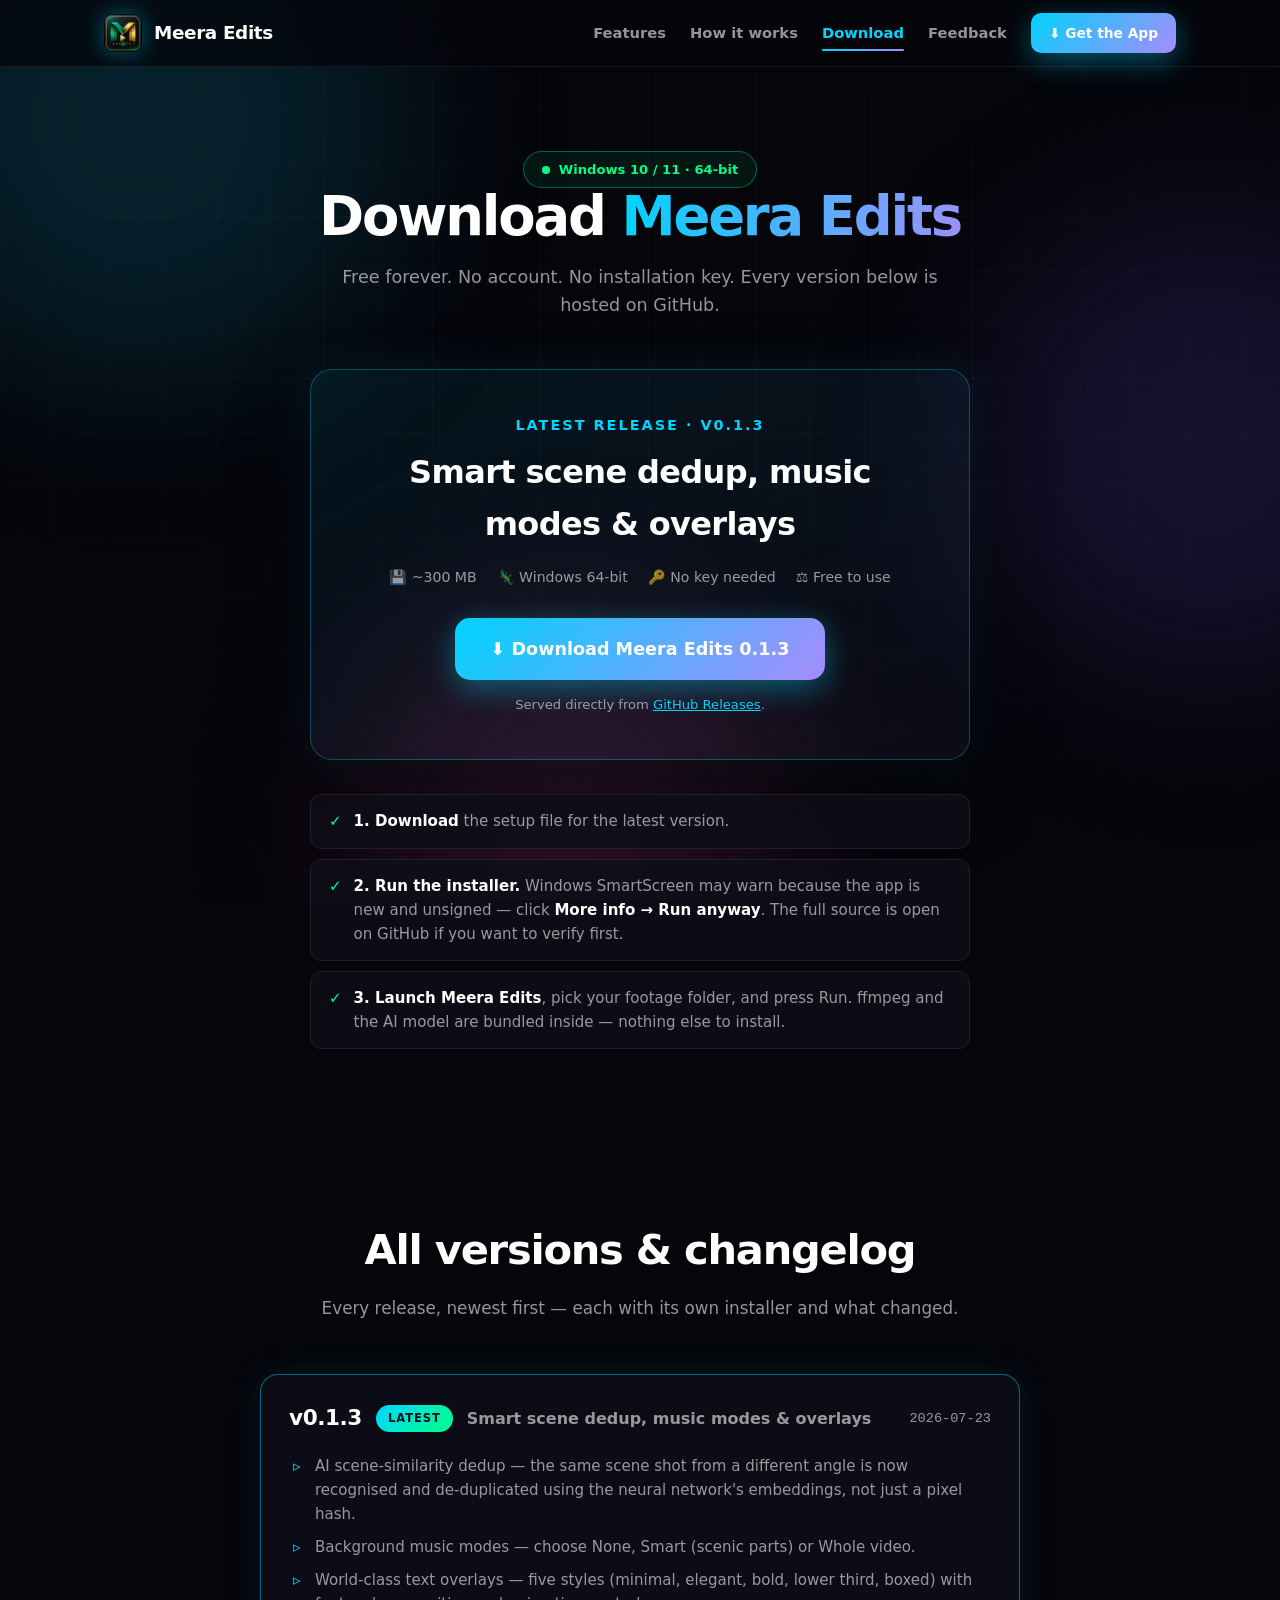
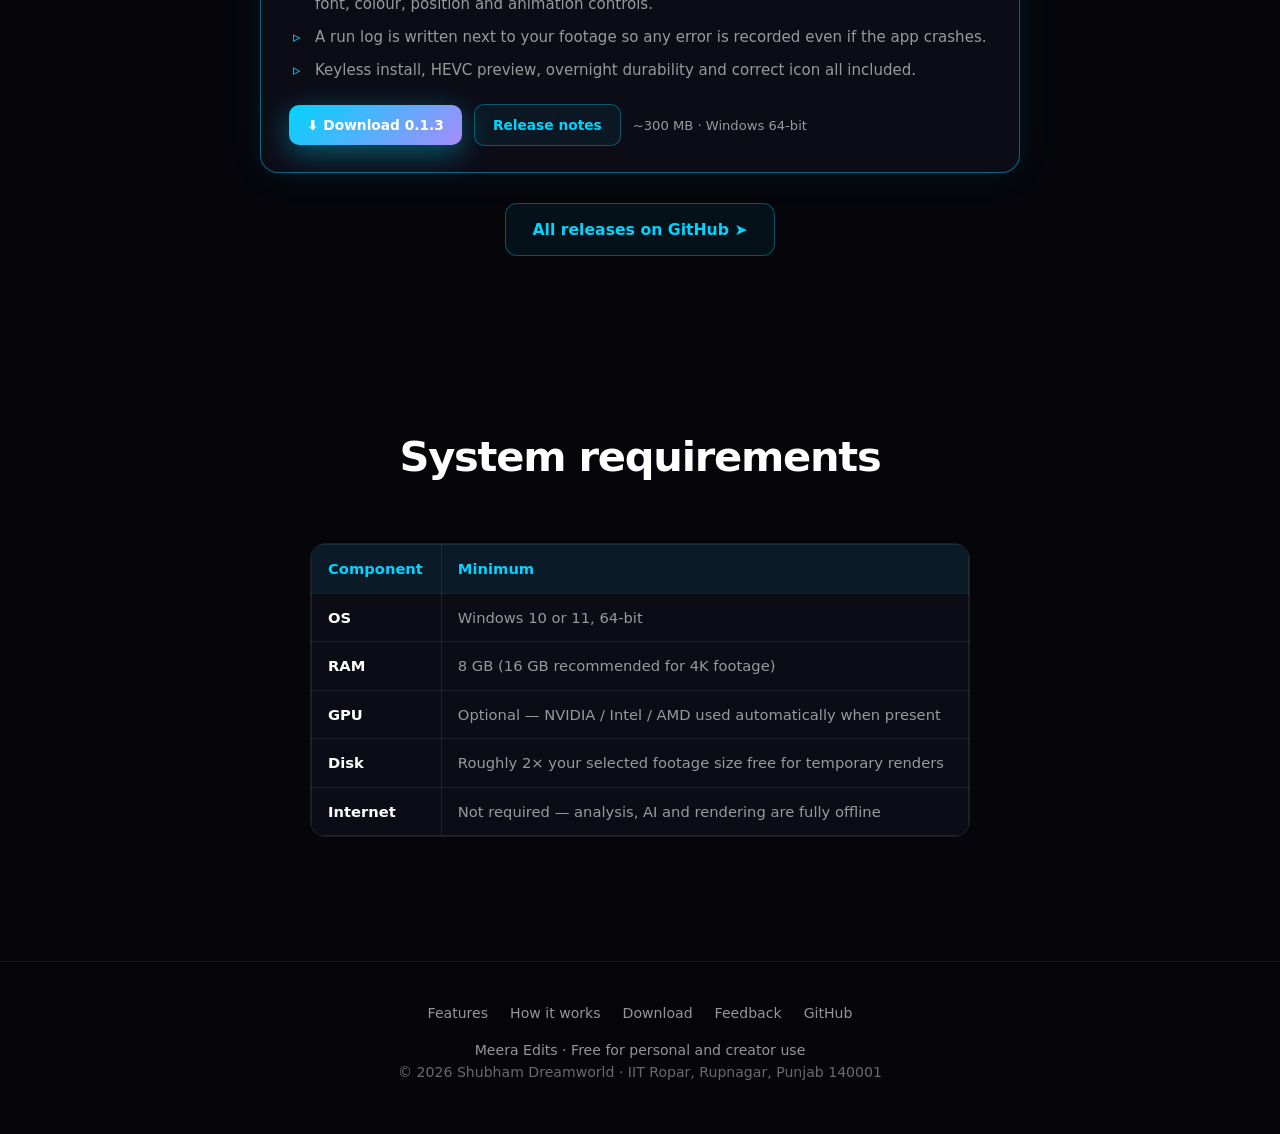
==== site/download.html @ 7dba54ac "Meera Edits website and installer downloads Public distribution repo: hosts the site and installer r" ====
<!doctype html>
<html lang="en">
<head>
<meta charset="utf-8">
<meta name="viewport" content="width=device-width, initial-scale=1">
<title>Download &amp; Versions — Meera Edits</title>
<meta name="description" content="Download Meera Edits for Windows — every version, with its changelog. Free, no account or key required.">
<link rel="icon" href="assets/icon.png">
<link rel="stylesheet" href="assets/style.css">
<script defer src="assets/site.js"></script>
</head>
<body>
<div class="blobs"><div class="blob b1"></div><div class="blob b2"></div><div class="blob b3"></div></div>
<div class="grid-overlay"></div>

<nav>
  <div class="wrap navrow">
    <a class="logo" href="index.html"><img src="assets/icon.png" alt="">Meera Edits</a>
    <div class="navlinks">
      <a href="features.html">Features</a>
      <a href="how-it-works.html">How it works</a>
      <a href="download.html">Download</a>
      <a href="feedback.html">Feedback</a>
      <a class="btn primary small" href="https://github.com/shubhamdreamworld/meera-edits-app/releases/latest" id="nav-latest">&#11015; Get the App</a>
    </div>
  </div>
</nav>

<main>
  <header class="page-head wrap">
    <span class="eyebrow fade-1"><span class="dot"></span> Windows 10 / 11 &middot; 64-bit</span>
    <h1 class="fade-2">Download <span class="grad">Meera Edits</span></h1>
    <p class="fade-3">Free forever. No account. No installation key. Every version below is hosted on GitHub.</p>
  </header>

  <section style="padding-top:30px;">
    <div class="wrap">
      <!-- Latest release card (filled from releases.json) -->
      <div id="latest-card" class="dlcard fade-4" data-tilt>
        <div class="rel-loading">Loading the latest release&hellip;</div>
      </div>

      <div class="checklist">
        <div class="checkrow reveal"><span class="tick">&#10003;</span><span><b>1. Download</b> the setup file for the latest version.</span></div>
        <div class="checkrow reveal"><span class="tick">&#10003;</span><span><b>2. Run the installer.</b> Windows SmartScreen may warn because the app is new and unsigned — click <b>More info &rarr; Run anyway</b>. The full source is open on GitHub if you want to verify first.</span></div>
        <div class="checkrow reveal"><span class="tick">&#10003;</span><span><b>3. Launch Meera Edits</b>, pick your footage folder, and press Run. ffmpeg and the AI model are bundled inside — nothing else to install.</span></div>
      </div>
    </div>
  </section>

  <section>
    <div class="wrap">
      <div class="sec-head reveal">
        <h2>All versions &amp; changelog</h2>
        <p>Every release, newest first — each with its own installer and what changed.</p>
      </div>
      <div id="history" class="rellist reveal">
        <div class="rel-loading">Loading version history&hellip;</div>
      </div>
      <noscript>
        <p style="text-align:center; color:var(--muted);">Browse every version on the <a href="https://github.com/shubhamdreamworld/meera-edits-app/releases" style="color:var(--accent);">GitHub releases page</a>.</p>
      </noscript>
      <div style="text-align:center; margin-top:30px;" class="reveal">
        <a class="btn ghost" href="https://github.com/shubhamdreamworld/meera-edits-app/releases" target="_blank" rel="noopener">All releases on GitHub &#10148;</a>
      </div>
    </div>
  </section>

  <section>
    <div class="wrap">
      <div class="sec-head reveal"><h2>System requirements</h2></div>
      <div class="tablecard reveal" style="max-width:660px; margin:0 auto;">
        <table>
          <tr><th>Component</th><th>Minimum</th></tr>
          <tr><td><b>OS</b></td><td>Windows 10 or 11, 64-bit</td></tr>
          <tr><td><b>RAM</b></td><td>8 GB (16 GB recommended for 4K footage)</td></tr>
          <tr><td><b>GPU</b></td><td>Optional — NVIDIA / Intel / AMD used automatically when present</td></tr>
          <tr><td><b>Disk</b></td><td>Roughly 2&times; your selected footage size free for temporary renders</td></tr>
          <tr><td><b>Internet</b></td><td>Not required — analysis, AI and rendering are fully offline</td></tr>
        </table>
      </div>
    </div>
  </section>
</main>

<footer>
  <div class="wrap">
    <div class="foot-links">
      <a href="features.html">Features</a>
      <a href="how-it-works.html">How it works</a>
      <a href="download.html">Download</a>
      <a href="feedback.html">Feedback</a>
      <a href="https://github.com/shubhamdreamworld/meera-edits-app" target="_blank" rel="noopener">GitHub</a>
    </div>
    Meera Edits &middot; Free for personal and creator use<br>
    <span style="opacity:0.7;">&copy; 2026 Shubham Dreamworld &middot; IIT Ropar, Rupnagar, Punjab 140001</span>
  </div>
</footer>

<script>
  // Renders the download page from releases.json — add a version there and
  // this page (latest card + full history) updates automatically.
  (function () {
    const esc = (s) => String(s).replace(/[&<>"]/g, (c) => ({ '&':'&amp;','<':'&lt;','>':'&gt;','"':'&quot;' }[c]));
    fetch('releases.json', { cache: 'no-cache' })
      .then((r) => { if (!r.ok) throw new Error('load failed'); return r.json(); })
      .then((rels) => {
        if (!Array.isArray(rels) || !rels.length) throw new Error('empty');
        const latest = rels.find((r) => r.latest) || rels[0];

        // Point the nav "Get the App" button at the latest asset
        const navBtn = document.getElementById('nav-latest');
        if (navBtn && latest.asset) navBtn.setAttribute('href', latest.asset);

        // Latest card
        document.getElementById('latest-card').innerHTML =
          '<div class="ver">Latest release &middot; ' + esc(latest.tag) + '</div>' +
          '<h2>' + esc(latest.title) + '</h2>' +
          '<div class="dlmeta">' +
            '<span>&#128190; ' + esc(latest.size || '') + '</span>' +
            '<span>&#129422; Windows 64-bit</span>' +
            '<span>&#128273; No key needed</span>' +
            '<span>&#9878;&#65039; Free to use</span>' +
          '</div>' +
          '<div class="cta" style="margin-top:30px;">' +
            '<a class="btn primary big" href="' + esc(latest.asset) + '">&#11015; Download Meera Edits ' + esc(latest.version) + '</a>' +
          '</div>' +
          '<div class="cta-note">Served directly from <a href="' + esc(latest.release) + '" target="_blank" rel="noopener" style="color:var(--accent);">GitHub Releases</a>.</div>';

        // Full history
        document.getElementById('history').innerHTML = rels.map((r) =>
          '<div class="rel' + (r.latest ? ' is-latest' : '') + '">' +
            '<div class="rel-head">' +
              '<span class="rel-ver">' + esc(r.tag) + '</span>' +
              (r.latest ? '<span class="rel-badge">Latest</span>' : '') +
              '<span class="rel-title">' + esc(r.title) + '</span>' +
              '<span class="rel-date">' + esc(r.date) + '</span>' +
            '</div>' +
            '<ul class="rel-notes">' + r.notes.map((n) => '<li>' + esc(n) + '</li>').join('') + '</ul>' +
            '<div class="rel-actions">' +
              '<a class="btn primary small" href="' + esc(r.asset) + '">&#11015; Download ' + esc(r.version) + '</a>' +
              '<a class="btn ghost small" href="' + esc(r.release) + '" target="_blank" rel="noopener">Release notes</a>' +
              '<span class="rel-meta">' + esc(r.size || '') + ' &middot; Windows 64-bit</span>' +
            '</div>' +
          '</div>'
        ).join('');
      })
      .catch(() => {
        const fallback = '<div class="rel-loading">Couldn\'t load the version list. <a href="https://github.com/shubhamdreamworld/meera-edits-app/releases" style="color:var(--accent);">View all releases on GitHub &#10148;</a></div>';
        document.getElementById('latest-card').innerHTML = fallback;
        document.getElementById('history').innerHTML = '';
      });
  })();
</script>
</body>
</html>
---- site/assets/style.css ----
:root {
  --bg: #05050a;
  --surface: rgba(15,15,25,0.85);
  --surface-2: rgba(22,22,38,0.7);
  --line: rgba(255,255,255,0.08);
  --ink: #fff;
  --muted: rgba(255,255,255,0.58);
  --accent: #00d4ff;
  --accent-2: #a78bfa;
  --accent-3: #ff6b9d;
  --good: #00ff88;
  --glow: rgba(0,212,255,0.4);
}
* { margin:0; padding:0; box-sizing:border-box; }
html { scroll-behavior:smooth; }
body { background:var(--bg); color:var(--ink); font-family:'Segoe UI',Inter,system-ui,sans-serif; overflow-x:hidden; line-height:1.6; animation:pageIn .5s ease-out; }
@keyframes pageIn { from { opacity:0; } to { opacity:1; } }

/* Background */
.blobs { position:fixed; inset:0; z-index:0; pointer-events:none; overflow:hidden; }
.blob { position:absolute; border-radius:50%; filter:blur(90px); opacity:0.32; animation:drift 24s ease-in-out infinite alternate; }
.blob.b1 { width:520px; height:520px; background:#0a5c74; top:-140px; left:-120px; }
.blob.b2 { width:460px; height:460px; background:#3c2f80; top:24%; right:-160px; animation-delay:-8s; }
.blob.b3 { width:420px; height:420px; background:#6e2450; bottom:-140px; left:28%; animation-delay:-16s; }
@keyframes drift {
  0% { transform:translate(0,0) scale(1); }
  50% { transform:translate(70px,50px) scale(1.15); }
  100% { transform:translate(-50px,-40px) scale(0.92); }
}
.grid-overlay { position:fixed; inset:0; z-index:0; pointer-events:none;
  background-image:linear-gradient(rgba(255,255,255,0.024) 1px,transparent 1px),linear-gradient(90deg,rgba(255,255,255,0.024) 1px,transparent 1px);
  background-size:54px 54px;
  mask-image:radial-gradient(ellipse 90% 65% at 50% 30%, #000 30%, transparent 100%);
  -webkit-mask-image:radial-gradient(ellipse 90% 65% at 50% 30%, #000 30%, transparent 100%);
}
main, nav, footer { position:relative; z-index:1; }
.wrap { max-width:1120px; margin:0 auto; padding:0 24px; }

/* Nav */
nav { position:sticky; top:0; z-index:50; backdrop-filter:blur(24px); background:rgba(5,5,10,0.72); border-bottom:1px solid var(--line); }
.navrow { display:flex; align-items:center; justify-content:space-between; height:66px; }
.logo { display:flex; align-items:center; gap:12px; text-decoration:none; color:var(--ink); font-weight:900; font-size:1.15rem; letter-spacing:-0.02em; }
.logo img { width:38px; height:38px; border-radius:10px; box-shadow:0 0 22px var(--glow); transition:transform .3s cubic-bezier(.34,1.4,.64,1); }
.logo:hover img { transform:rotate(-6deg) scale(1.1); }
.navlinks { display:flex; gap:24px; align-items:center; }
.navlinks a { color:var(--muted); text-decoration:none; font-size:0.92rem; font-weight:600; transition:color .2s; position:relative; }
.navlinks a:not(.btn)::after { content:''; position:absolute; left:0; right:100%; bottom:-6px; height:2px; background:linear-gradient(90deg,var(--accent),var(--accent-2)); transition:right .25s ease; border-radius:2px; }
.navlinks a:not(.btn):hover::after, .navlinks a.active::after { right:0; }
.navlinks a:hover, .navlinks a.active { color:var(--accent); }

/* Buttons */
.btn { display:inline-flex; align-items:center; gap:10px; border-radius:12px; padding:13px 26px; font-weight:800; font-size:0.98rem; text-decoration:none; cursor:pointer; border:0; transition:transform .2s cubic-bezier(.34,1.4,.64,1), box-shadow .25s; }
.btn.primary { background:linear-gradient(135deg,var(--accent),var(--accent-2)); color:#fff; box-shadow:0 8px 30px var(--glow); position:relative; overflow:hidden; }
.btn.primary::after { content:''; position:absolute; inset:0; background:linear-gradient(105deg,transparent 40%,rgba(255,255,255,0.35) 50%,transparent 60%); transform:translateX(-120%); animation:sheen 3.2s ease-in-out infinite; }
@keyframes sheen { 0%,60% { transform:translateX(-120%);} 100% { transform:translateX(120%);} }
.btn.primary:hover { transform:translateY(-3px) scale(1.02); box-shadow:0 14px 44px var(--glow); }
.btn.ghost { border:1px solid rgba(0,212,255,0.35); color:var(--accent); background:rgba(0,212,255,0.06); }
.btn.ghost:hover { background:rgba(0,212,255,0.14); transform:translateY(-2px); }
.btn.small { padding:9px 18px; font-size:0.86rem; border-radius:10px; }
.btn.big { padding:17px 36px; font-size:1.1rem; border-radius:15px; }

/* Type */
h1 { font-size:clamp(2.4rem,6vw,4.4rem); font-weight:900; letter-spacing:-0.04em; line-height:1.05; }
h1 em, .grad { font-style:normal; background:linear-gradient(100deg,var(--accent),var(--accent-2) 55%,var(--accent-3)); -webkit-background-clip:text; background-clip:text; -webkit-text-fill-color:transparent; background-size:200% 100%; animation:hue 6s linear infinite; }
@keyframes hue { 0%{background-position:0% 0;} 100%{background-position:200% 0;} }
.eyebrow { display:inline-flex; align-items:center; gap:9px; border:1px solid rgba(0,255,136,0.35); color:var(--good); background:rgba(0,255,136,0.07); border-radius:99px; padding:7px 18px; font-size:0.82rem; font-weight:700; }
.eyebrow .dot { width:8px; height:8px; border-radius:50%; background:var(--good); animation:pulse 1.8s infinite; }
@keyframes pulse { 0%,100% { box-shadow:0 0 0 0 rgba(0,255,136,0.5);} 55% { box-shadow:0 0 0 8px rgba(0,255,136,0);} }
@keyframes fadeUp { from { opacity:0; transform:translateY(26px);} to { opacity:1; transform:translateY(0);} }
.fade-1 { animation:fadeUp .8s ease-out both; }
.fade-2 { animation:fadeUp .8s ease-out .12s both; }
.fade-3 { animation:fadeUp .8s ease-out .24s both; }
.fade-4 { animation:fadeUp .8s ease-out .36s both; }

/* Sections */
section { padding:84px 0; }
.hero { padding:100px 0 60px; text-align:center; }
.sub { max-width:640px; margin:24px auto 0; color:var(--muted); font-size:1.14rem; }
.cta { display:flex; gap:16px; justify-content:center; margin-top:38px; flex-wrap:wrap; }
.cta-note { margin-top:14px; color:var(--muted); font-size:0.82rem; }
.sec-head { text-align:center; max-width:660px; margin:0 auto 52px; }
.sec-head h2 { font-size:clamp(1.7rem,3.6vw,2.6rem); font-weight:900; letter-spacing:-0.03em; }
.sec-head p { color:var(--muted); margin-top:12px; font-size:1.05rem; }
.page-head { text-align:center; padding:84px 0 20px; }
.page-head h1 { font-size:clamp(2rem,5vw,3.4rem); }
.page-head p { color:var(--muted); max-width:620px; margin:18px auto 0; font-size:1.1rem; }

/* Cards */
.cards-3 { display:grid; grid-template-columns:repeat(3,1fr); gap:18px; }
.cards-2 { display:grid; grid-template-columns:repeat(2,1fr); gap:18px; }
.card { border:1px solid var(--line); border-radius:18px; background:var(--surface); padding:28px 24px; transition:transform .25s cubic-bezier(.34,1.4,.64,1), border-color .25s, box-shadow .25s; }
.card:hover { transform:translateY(-6px); border-color:rgba(0,212,255,0.4); box-shadow:0 18px 44px rgba(0,0,0,0.4), 0 0 30px rgba(0,212,255,0.12); }
.card .ic { width:46px; height:46px; border-radius:13px; display:grid; place-items:center; font-size:1.3rem; background:linear-gradient(135deg,rgba(0,212,255,0.16),rgba(167,139,250,0.14)); border:1px solid rgba(0,212,255,0.25); margin-bottom:16px; }
.card h3 { font-size:1.08rem; font-weight:800; letter-spacing:-0.01em; }
.card p { color:var(--muted); font-size:0.92rem; margin-top:8px; }

/* Stats */
.stats { display:grid; grid-template-columns:repeat(4,1fr); gap:16px; }
.stat { border:1px solid var(--line); border-radius:16px; background:var(--surface); padding:26px 18px; text-align:center; }
.stat b { display:block; font-size:2rem; font-weight:900; background:linear-gradient(135deg,var(--accent),var(--accent-2)); -webkit-background-clip:text; background-clip:text; -webkit-text-fill-color:transparent; }
.stat span { color:var(--muted); font-size:0.86rem; font-weight:600; }

/* Steps */
.steps { display:grid; grid-template-columns:repeat(3,1fr); gap:18px; counter-reset:step; }
.step { position:relative; border:1px solid var(--line); border-radius:18px; background:var(--surface); padding:34px 26px 28px; }
.step::before { counter-increment:step; content:counter(step,decimal-leading-zero); position:absolute; top:-16px; left:22px; font-weight:900; font-size:0.95rem; color:#fff; background:linear-gradient(135deg,var(--accent),var(--accent-2)); border-radius:99px; padding:5px 15px; box-shadow:0 6px 20px var(--glow); }
.step h3 { font-size:1.05rem; font-weight:800; }
.step p { color:var(--muted); font-size:0.92rem; margin-top:8px; }

/* Pipeline animation */
.pipeline { display:flex; align-items:center; justify-content:center; gap:0; flex-wrap:wrap; margin-top:44px; }
.pnode { border:1px solid var(--line); background:var(--surface); border-radius:14px; padding:14px 20px; font-weight:700; font-size:0.9rem; white-space:nowrap; }
.pnode.hot { border-color:rgba(0,212,255,0.5); color:var(--accent); box-shadow:0 0 24px rgba(0,212,255,0.15); }
.parrow { width:56px; height:2px; position:relative; background:linear-gradient(90deg,rgba(0,212,255,0.15),rgba(0,212,255,0.5)); overflow:visible; }
.parrow::after { content:''; position:absolute; top:-3px; left:0; width:8px; height:8px; border-radius:50%; background:var(--accent); box-shadow:0 0 10px var(--accent); animation:flow 1.6s linear infinite; }
@keyframes flow { from { left:-4px; opacity:0; } 15% { opacity:1; } 85% { opacity:1; } to { left:calc(100% - 4px); opacity:0; } }

/* Tables */
table { border-collapse:collapse; width:100%; font-size:0.92rem; }
th, td { border:1px solid var(--line); padding:12px 16px; text-align:left; }
th { background:rgba(0,212,255,0.07); color:var(--accent); font-weight:800; }
td { color:var(--muted); }
td b { color:var(--ink); }
.tablecard { border:1px solid var(--line); border-radius:16px; overflow:hidden; background:var(--surface); }

/* Forms */
.formwrap { max-width:640px; margin:0 auto; border:1px solid var(--line); border-radius:20px; background:var(--surface); padding:38px; box-shadow:0 24px 70px rgba(0,0,0,0.4); }
.fgroup { margin-bottom:18px; }
.fgroup label { display:block; color:var(--muted); font-size:0.78rem; font-weight:700; text-transform:uppercase; letter-spacing:0.06em; margin-bottom:7px; }
.fgroup input, .fgroup select, .fgroup textarea {
  width:100%; border:1px solid var(--line); border-radius:12px; background:rgba(0,0,0,0.35); color:var(--ink);
  min-height:46px; padding:11px 15px; font:inherit; outline:none; transition:border-color .2s, box-shadow .2s;
}
.fgroup textarea { min-height:130px; resize:vertical; }
.fgroup input:focus, .fgroup select:focus, .fgroup textarea:focus { border-color:var(--accent); box-shadow:0 0 0 3px rgba(0,212,255,0.22); }
.fgroup select { appearance:none; -webkit-appearance:none; background-image:url("data:image/svg+xml,%3Csvg xmlns='http://www.w3.org/2000/svg' width='12' height='8' viewBox='0 0 12 8'%3E%3Cpath d='M1 1.5 6 6.5 11 1.5' fill='none' stroke='%2300d4ff' stroke-width='2' stroke-linecap='round'/%3E%3C/svg%3E"); background-repeat:no-repeat; background-position:right 14px center; padding-right:38px; cursor:pointer; }
.fgroup select option { background:#0d0d16; }
.form-ok { display:none; text-align:center; padding:20px; border:1px solid rgba(0,255,136,0.4); border-radius:12px; background:rgba(0,255,136,0.07); color:var(--good); font-weight:700; margin-top:16px; }

/* Contact */
.contact { display:grid; grid-template-columns:repeat(3,1fr); gap:18px; max-width:900px; margin:0 auto; }
.cbox { border:1px solid var(--line); border-radius:16px; background:var(--surface); padding:28px 22px; text-align:center; transition:transform .25s, border-color .25s; }
.cbox:hover { transform:translateY(-4px); border-color:rgba(0,212,255,0.35); }
.cbox .ic { font-size:1.6rem; margin-bottom:12px; }
.cbox b { display:block; font-size:1rem; }
.cbox span, .cbox a { color:var(--muted); font-size:0.92rem; text-decoration:none; }
.cbox a:hover { color:var(--accent); }

/* Download page */
.dlcard { max-width:660px; margin:0 auto; border:1px solid rgba(0,212,255,0.3); border-radius:22px; background:linear-gradient(160deg,rgba(0,212,255,0.08),rgba(167,139,250,0.06)); padding:44px 38px; text-align:center; box-shadow:0 30px 80px rgba(0,0,0,0.45), 0 0 50px rgba(0,212,255,0.1); }
.dlcard .ver { color:var(--accent); font-weight:800; font-size:0.9rem; letter-spacing:0.14em; text-transform:uppercase; }
.dlcard h2 { font-size:2rem; font-weight:900; margin-top:10px; letter-spacing:-0.02em; }
.dlmeta { display:flex; gap:20px; justify-content:center; margin-top:16px; color:var(--muted); font-size:0.88rem; flex-wrap:wrap; }
.checklist { max-width:660px; margin:34px auto 0; display:grid; gap:10px; }
.checkrow { display:flex; gap:12px; align-items:flex-start; border:1px solid var(--line); border-radius:12px; background:var(--surface); padding:14px 18px; font-size:0.94rem; color:var(--muted); }
.checkrow b { color:var(--ink); }
.checkrow .tick { color:var(--good); font-weight:900; }

/* Version history */
.rellist { max-width:760px; margin:0 auto; }
.rel { border:1px solid var(--line); border-radius:18px; background:var(--surface); padding:26px 28px; margin-bottom:16px; transition:transform .25s, border-color .25s, box-shadow .25s; }
.rel:hover { transform:translateY(-3px); border-color:rgba(0,212,255,0.32); box-shadow:0 14px 36px rgba(0,0,0,0.35); }
.rel.is-latest { border-color:rgba(0,212,255,0.45); box-shadow:0 0 34px rgba(0,212,255,0.1); }
.rel-head { display:flex; align-items:center; gap:14px; flex-wrap:wrap; }
.rel-ver { font-size:1.35rem; font-weight:900; letter-spacing:-0.02em; }
.rel-badge { font-size:0.72rem; font-weight:800; text-transform:uppercase; letter-spacing:0.08em; color:#04121a; background:linear-gradient(135deg,var(--accent),var(--good)); border-radius:99px; padding:4px 12px; }
.rel-title { color:var(--muted); font-weight:600; }
.rel-date { margin-left:auto; color:var(--muted); font-size:0.85rem; font-family:'JetBrains Mono',monospace; }
.rel-notes { list-style:none; margin:18px 0 0; padding:0; display:grid; gap:9px; }
.rel-notes li { position:relative; padding-left:26px; color:var(--muted); font-size:0.94rem; }
.rel-notes li::before { content:'▹'; position:absolute; left:4px; top:0; color:var(--accent); font-weight:900; }
.rel-actions { display:flex; gap:12px; align-items:center; flex-wrap:wrap; margin-top:22px; }
.rel-meta { color:var(--muted); font-size:0.82rem; }
.rel-loading { text-align:center; color:var(--muted); padding:30px; }

/* Poster shots */
.shot { border-radius:18px; overflow:hidden; border:1px solid var(--line); box-shadow:0 30px 90px rgba(0,0,0,0.55), 0 0 60px rgba(0,212,255,0.12); transition:transform .3s ease; }
.shot img { width:100%; display:block; }

footer { border-top:1px solid var(--line); padding:40px 0 50px; text-align:center; color:var(--muted); font-size:0.88rem; margin-top:40px; }
footer a { color:var(--accent); text-decoration:none; }
.foot-links { display:flex; gap:22px; justify-content:center; margin-bottom:14px; flex-wrap:wrap; }
.foot-links a { color:var(--muted); }
.foot-links a:hover { color:var(--accent); }

/* Scroll reveal */
.reveal { opacity:0; transform:translateY(30px); transition:opacity .7s ease, transform .7s cubic-bezier(.22,1,.36,1); }
.reveal.in { opacity:1; transform:translateY(0); }

/* Big CTA band */
.ctaband { border:1px solid rgba(0,212,255,0.28); border-radius:24px; background:linear-gradient(135deg,rgba(0,212,255,0.1),rgba(167,139,250,0.08)); text-align:center; padding:60px 30px; box-shadow:0 24px 70px rgba(0,0,0,0.35); }
.ctaband h2 { font-size:clamp(1.6rem,3.4vw,2.4rem); font-weight:900; letter-spacing:-0.03em; }
.ctaband p { color:var(--muted); margin-top:10px; }

@media (max-width:860px) {
  .cards-3, .cards-2, .steps, .stats, .contact { grid-template-columns:1fr 1fr; }
  .navlinks a:not(.btn) { display:none; }
  .parrow { display:none; }
  .pipeline { gap:10px; }
}
@media (max-width:560px) {
  .cards-3, .cards-2, .steps, .stats, .contact { grid-template-columns:1fr; }
  .formwrap { padding:26px 20px; }
}
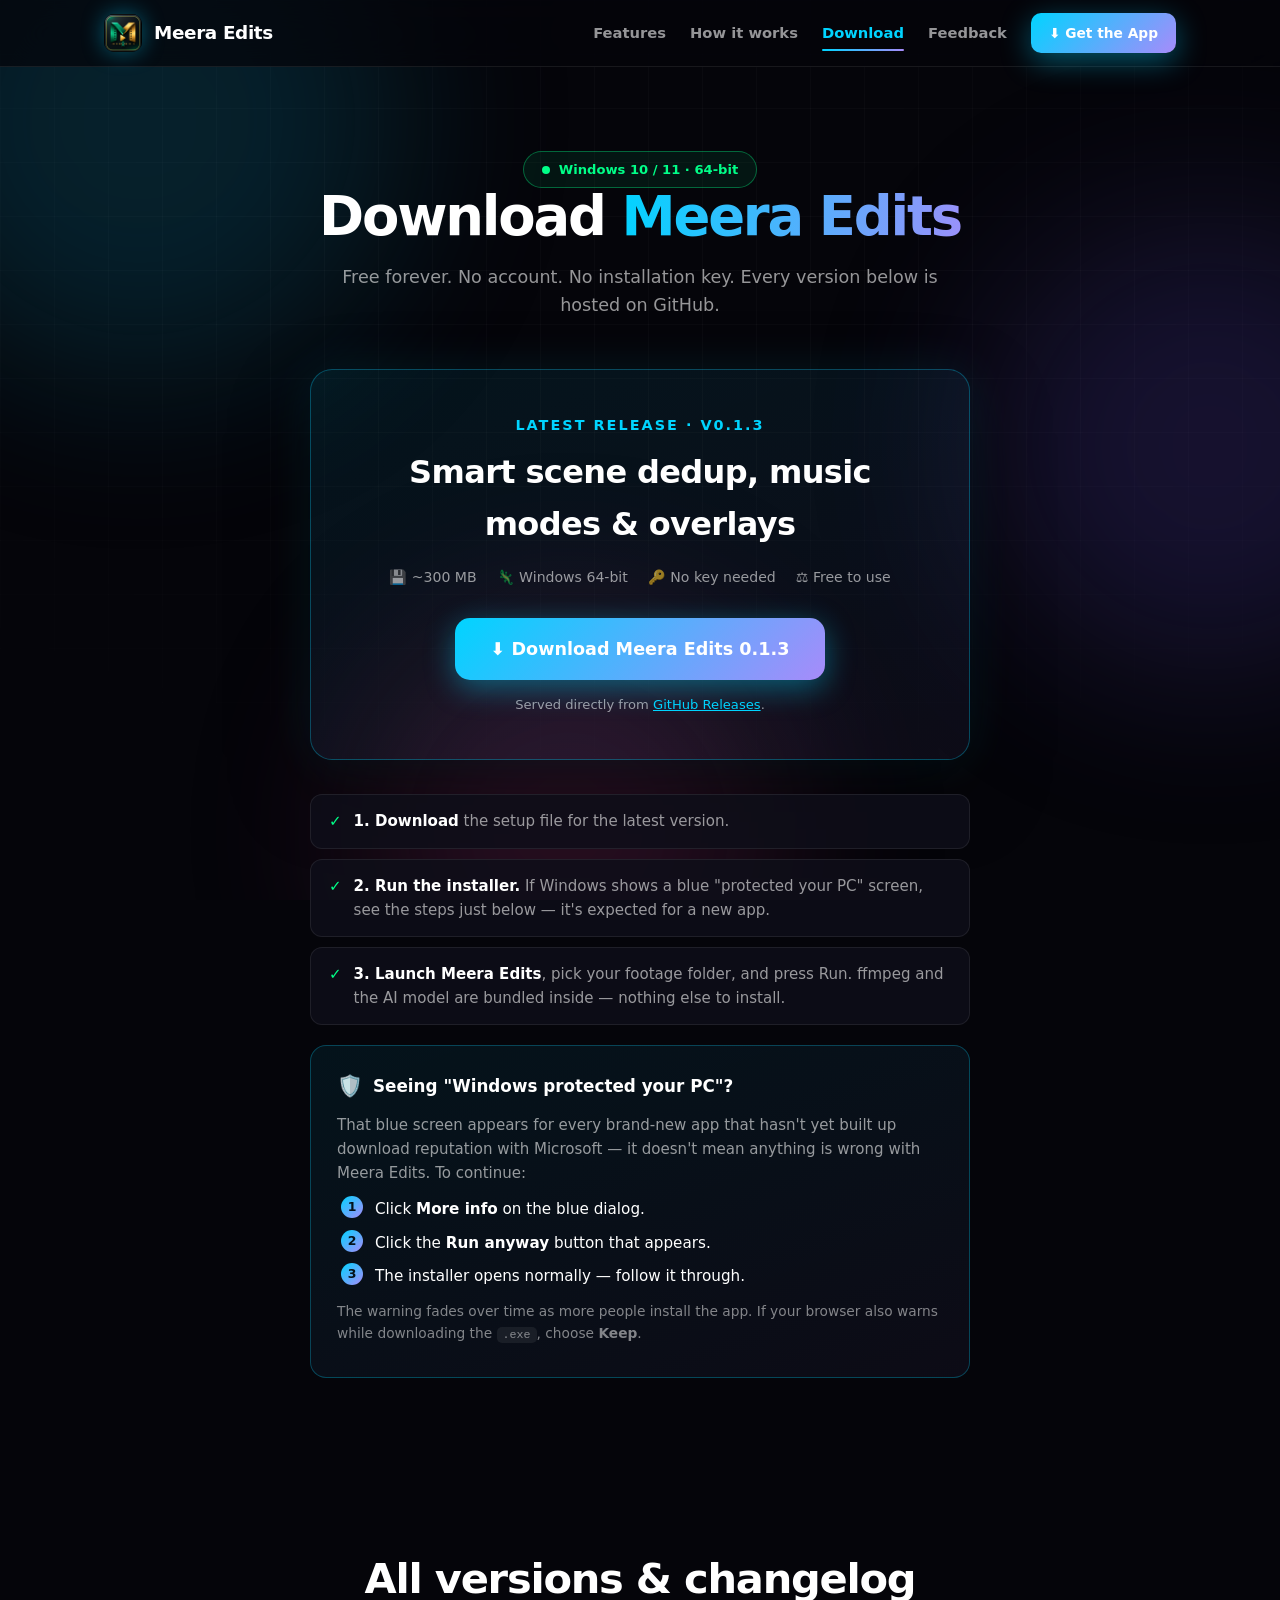
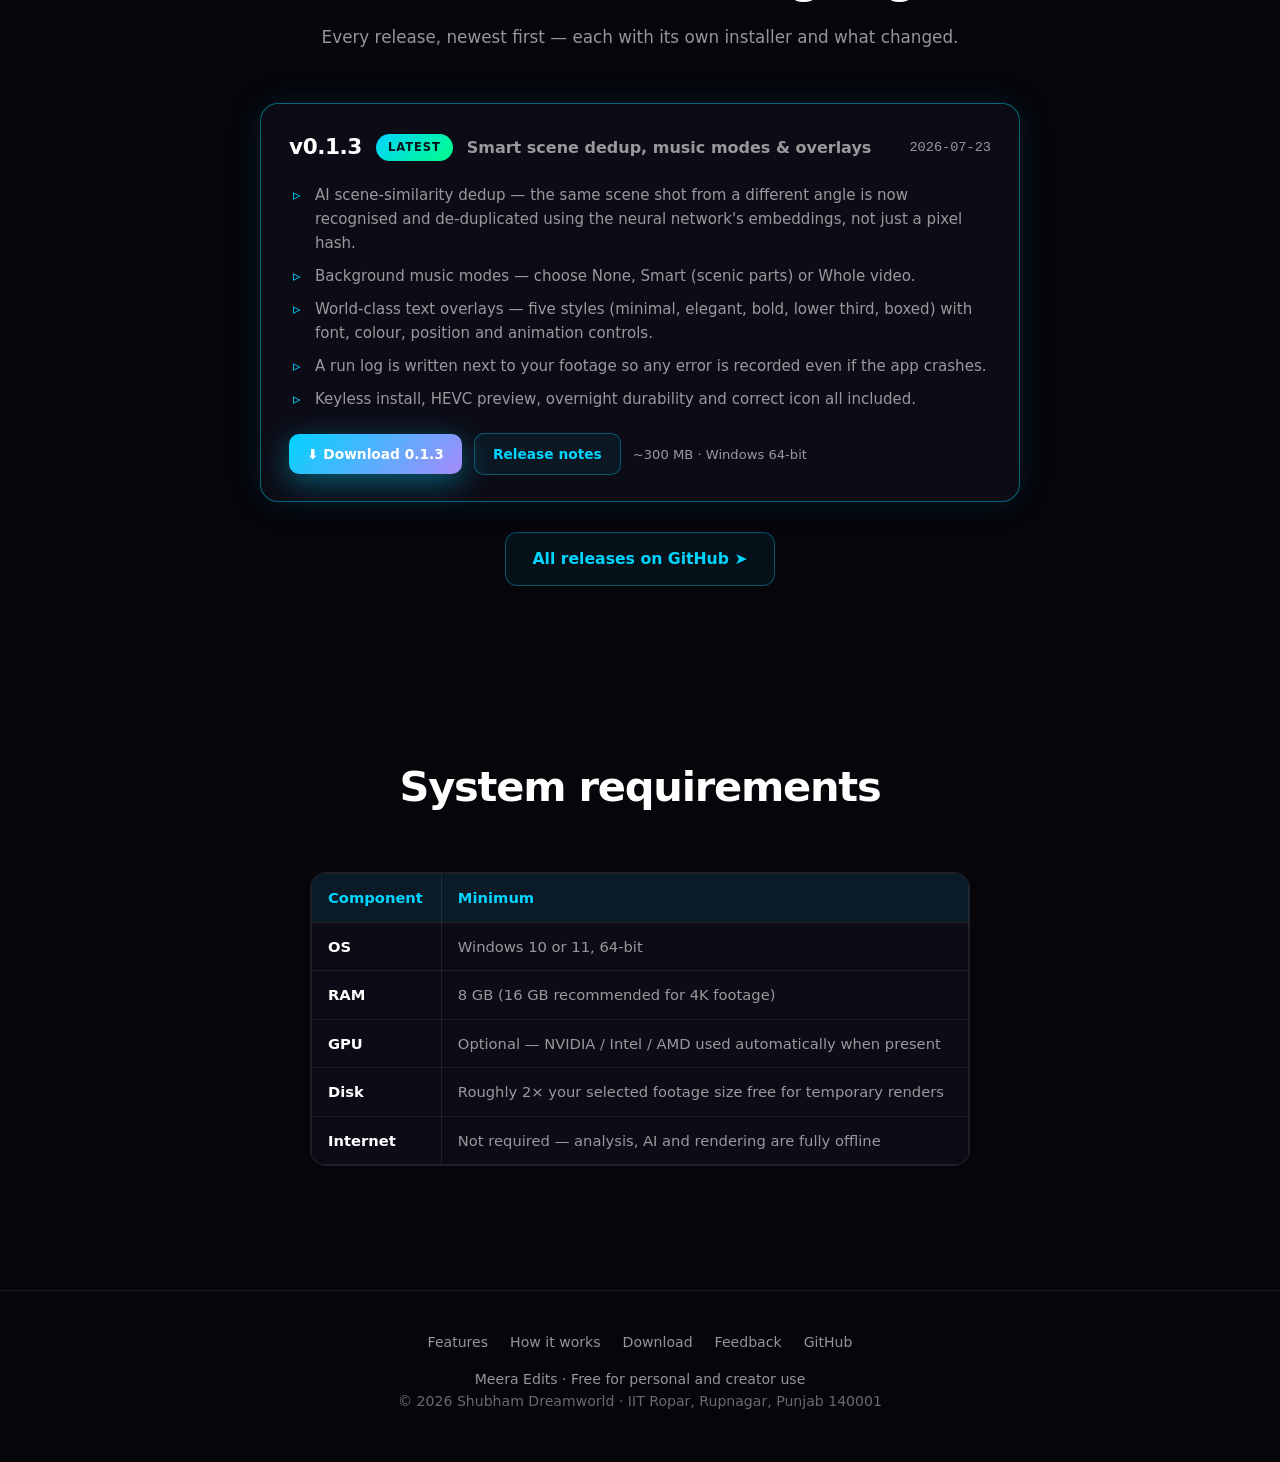
==== commit 710a5346: "Add friendly SmartScreen 'Run anyway' guidance to download page Explains the 'Windows protected your" ====
--- a/site/download.html
+++ b/site/download.html
@@ -42,8 +42,19 @@
 
       <div class="checklist">
         <div class="checkrow reveal"><span class="tick">&#10003;</span><span><b>1. Download</b> the setup file for the latest version.</span></div>
-        <div class="checkrow reveal"><span class="tick">&#10003;</span><span><b>2. Run the installer.</b> Windows SmartScreen may warn because the app is new and unsigned — click <b>More info &rarr; Run anyway</b>. The full source is open on GitHub if you want to verify first.</span></div>
+        <div class="checkrow reveal"><span class="tick">&#10003;</span><span><b>2. Run the installer.</b> If Windows shows a blue "protected your PC" screen, see the steps just below — it's expected for a new app.</span></div>
         <div class="checkrow reveal"><span class="tick">&#10003;</span><span><b>3. Launch Meera Edits</b>, pick your footage folder, and press Run. ffmpeg and the AI model are bundled inside — nothing else to install.</span></div>
+      </div>
+
+      <div class="smartscreen reveal">
+        <div class="ss-head"><span class="ss-shield">&#128737;&#65039;</span> Seeing "Windows protected your PC"?</div>
+        <p>That blue screen appears for every brand-new app that hasn't yet built up download reputation with Microsoft — it doesn't mean anything is wrong with Meera Edits. To continue:</p>
+        <ol class="ss-steps">
+          <li>Click <b>More info</b> on the blue dialog.</li>
+          <li>Click the <b>Run anyway</b> button that appears.</li>
+          <li>The installer opens normally &mdash; follow it through.</li>
+        </ol>
+        <p class="ss-note">The warning fades over time as more people install the app. If your browser also warns while downloading the <code>.exe</code>, choose <b>Keep</b>.</p>
       </div>
     </div>
   </section>
--- a/site/assets/style.css
+++ b/site/assets/style.css
@@ -173,6 +173,17 @@
 .rel-meta { color:var(--muted); font-size:0.82rem; }
 .rel-loading { text-align:center; color:var(--muted); padding:30px; }
 
+/* SmartScreen help callout */
+.smartscreen { max-width:660px; margin:20px auto 0; border:1px solid rgba(0,212,255,0.28); border-radius:16px; background:linear-gradient(160deg, rgba(0,212,255,0.07), rgba(167,139,250,0.05)); padding:24px 26px; }
+.ss-head { font-size:1.05rem; font-weight:800; display:flex; align-items:center; gap:10px; margin-bottom:10px; }
+.ss-shield { font-size:1.3rem; }
+.smartscreen p { color:var(--muted); font-size:0.94rem; margin:8px 0; }
+.ss-steps { margin:12px 0 12px 4px; padding:0; list-style:none; counter-reset:ss; display:grid; gap:9px; }
+.ss-steps li { position:relative; padding-left:34px; color:var(--soft); font-size:0.95rem; }
+.ss-steps li::before { counter-increment:ss; content:counter(ss); position:absolute; left:0; top:-1px; width:22px; height:22px; border-radius:50%; display:grid; place-items:center; font-size:0.78rem; font-weight:800; color:#04121a; background:linear-gradient(135deg,var(--accent),var(--accent-2)); }
+.ss-note { font-size:0.86rem !important; opacity:0.85; }
+.ss-note code { background:rgba(255,255,255,0.08); border-radius:5px; padding:1px 6px; font-size:0.85em; }
+
 /* Poster shots */
 .shot { border-radius:18px; overflow:hidden; border:1px solid var(--line); box-shadow:0 30px 90px rgba(0,0,0,0.55), 0 0 60px rgba(0,212,255,0.12); transition:transform .3s ease; }
 .shot img { width:100%; display:block; }
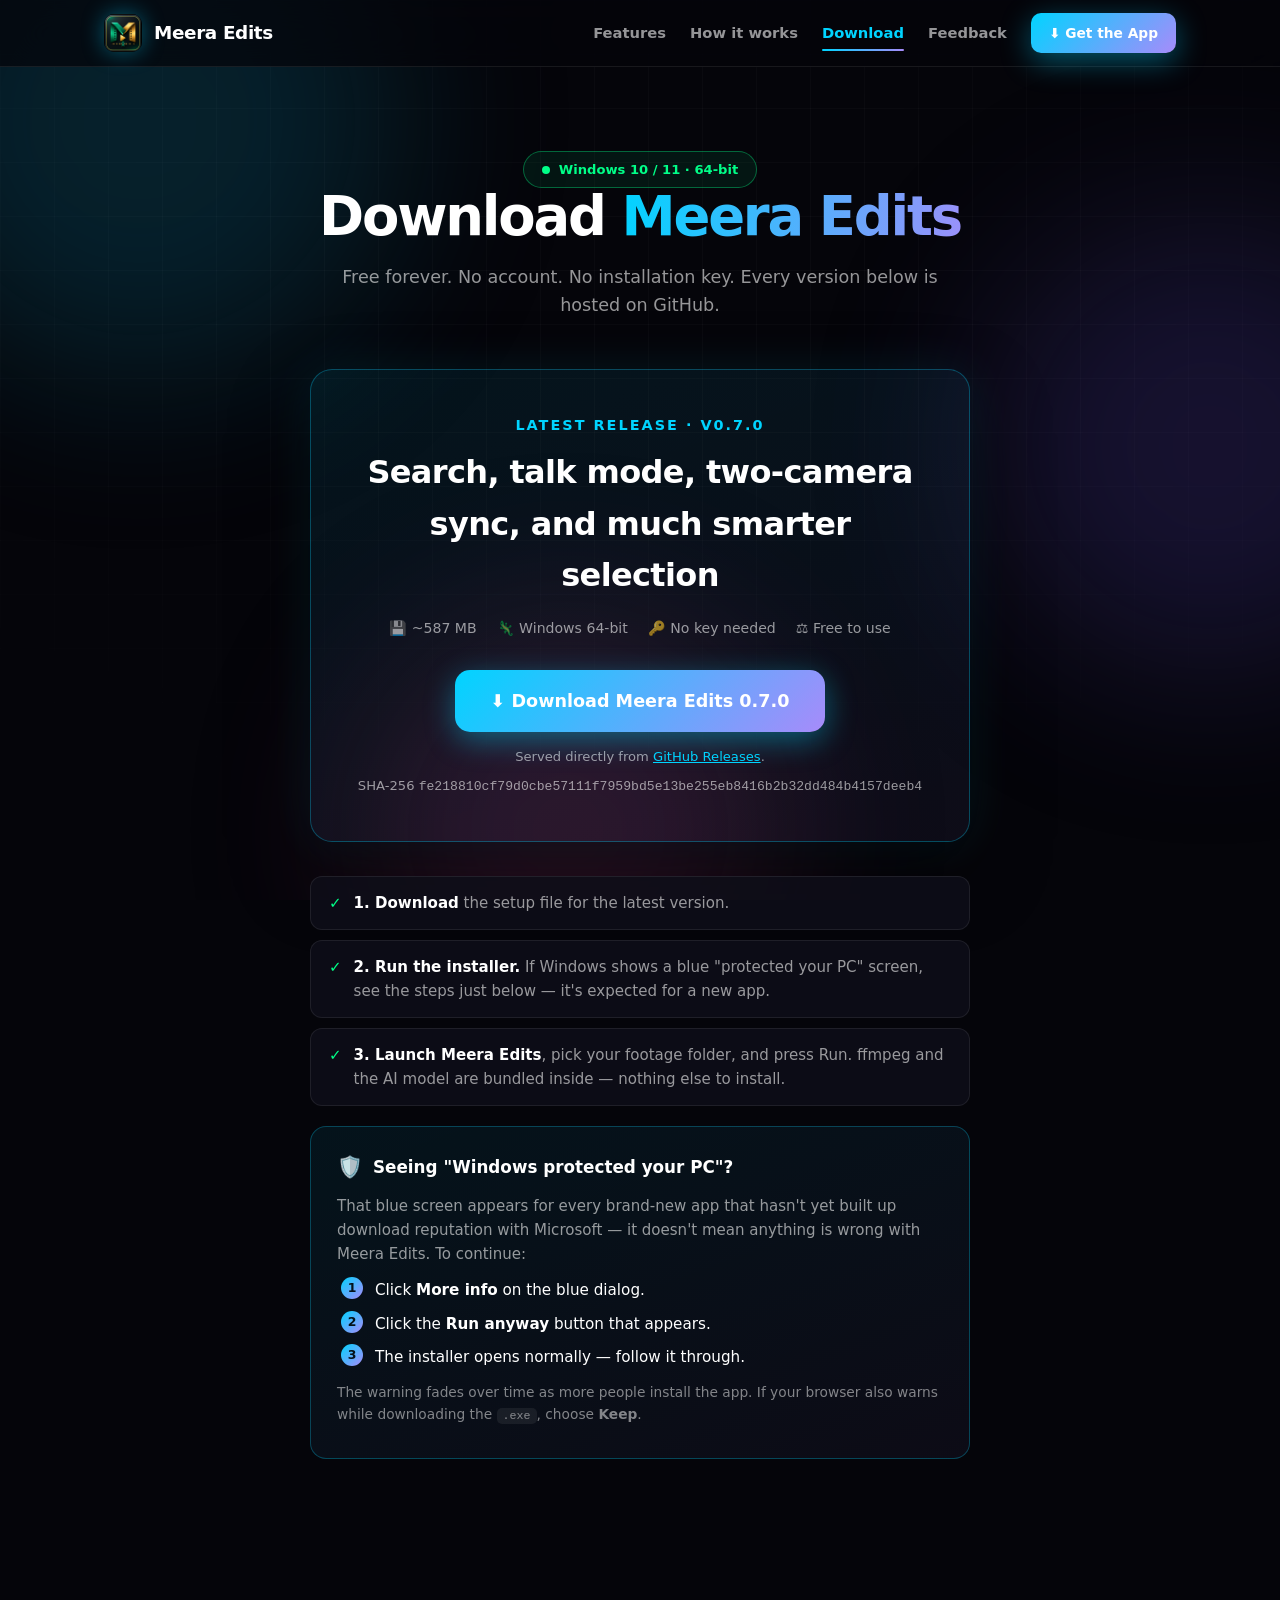
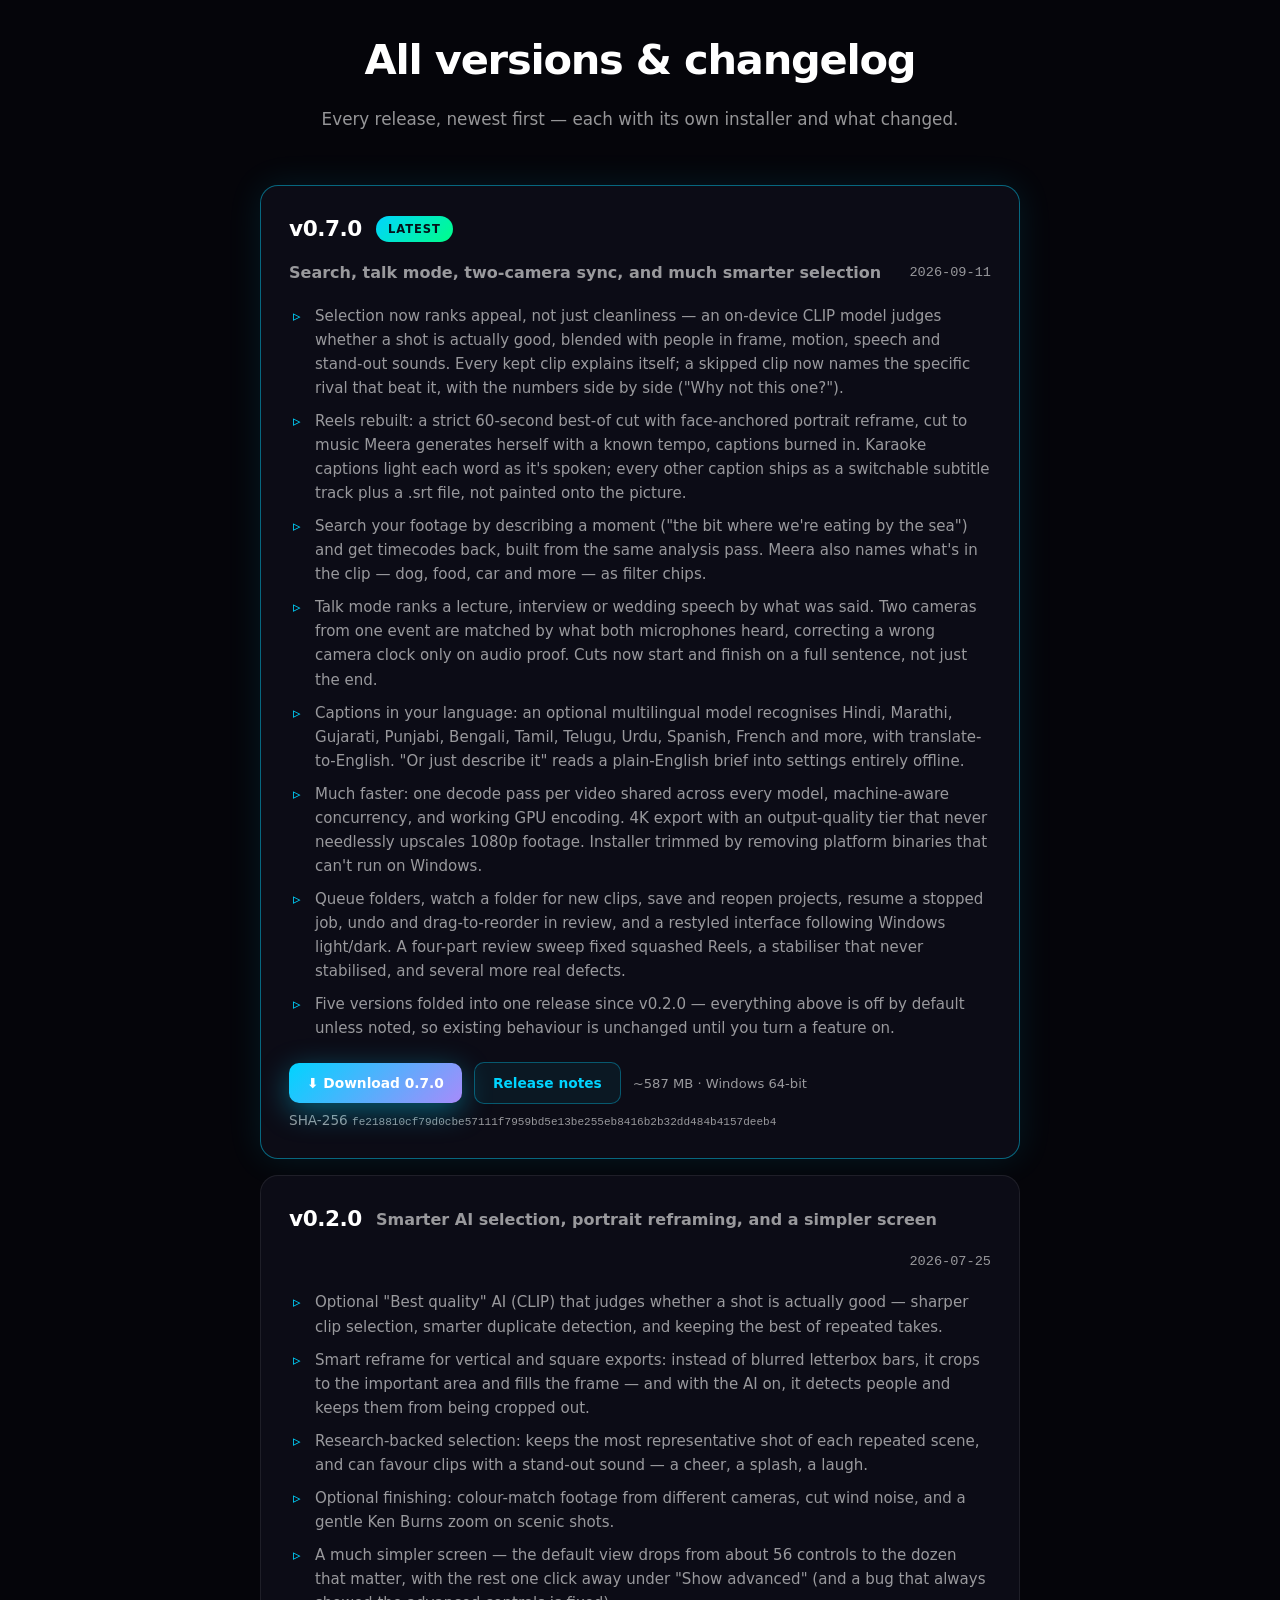
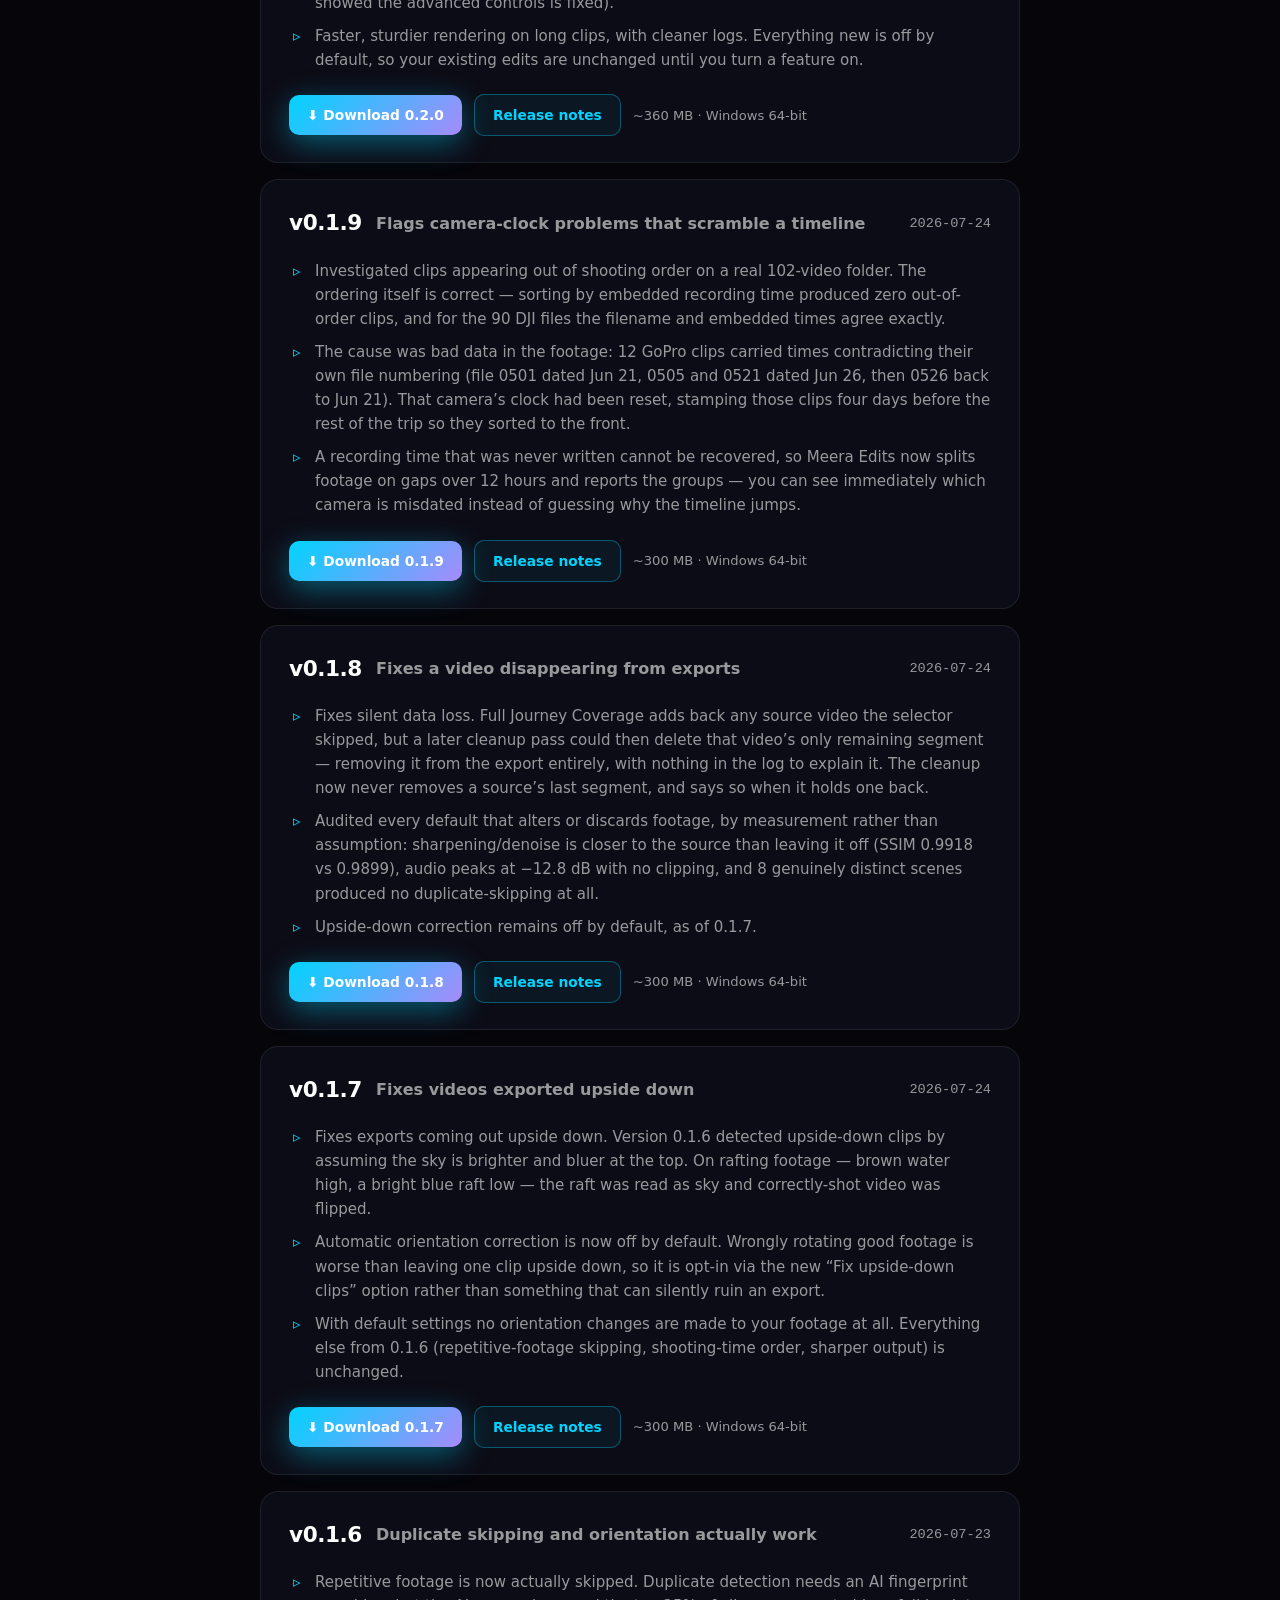
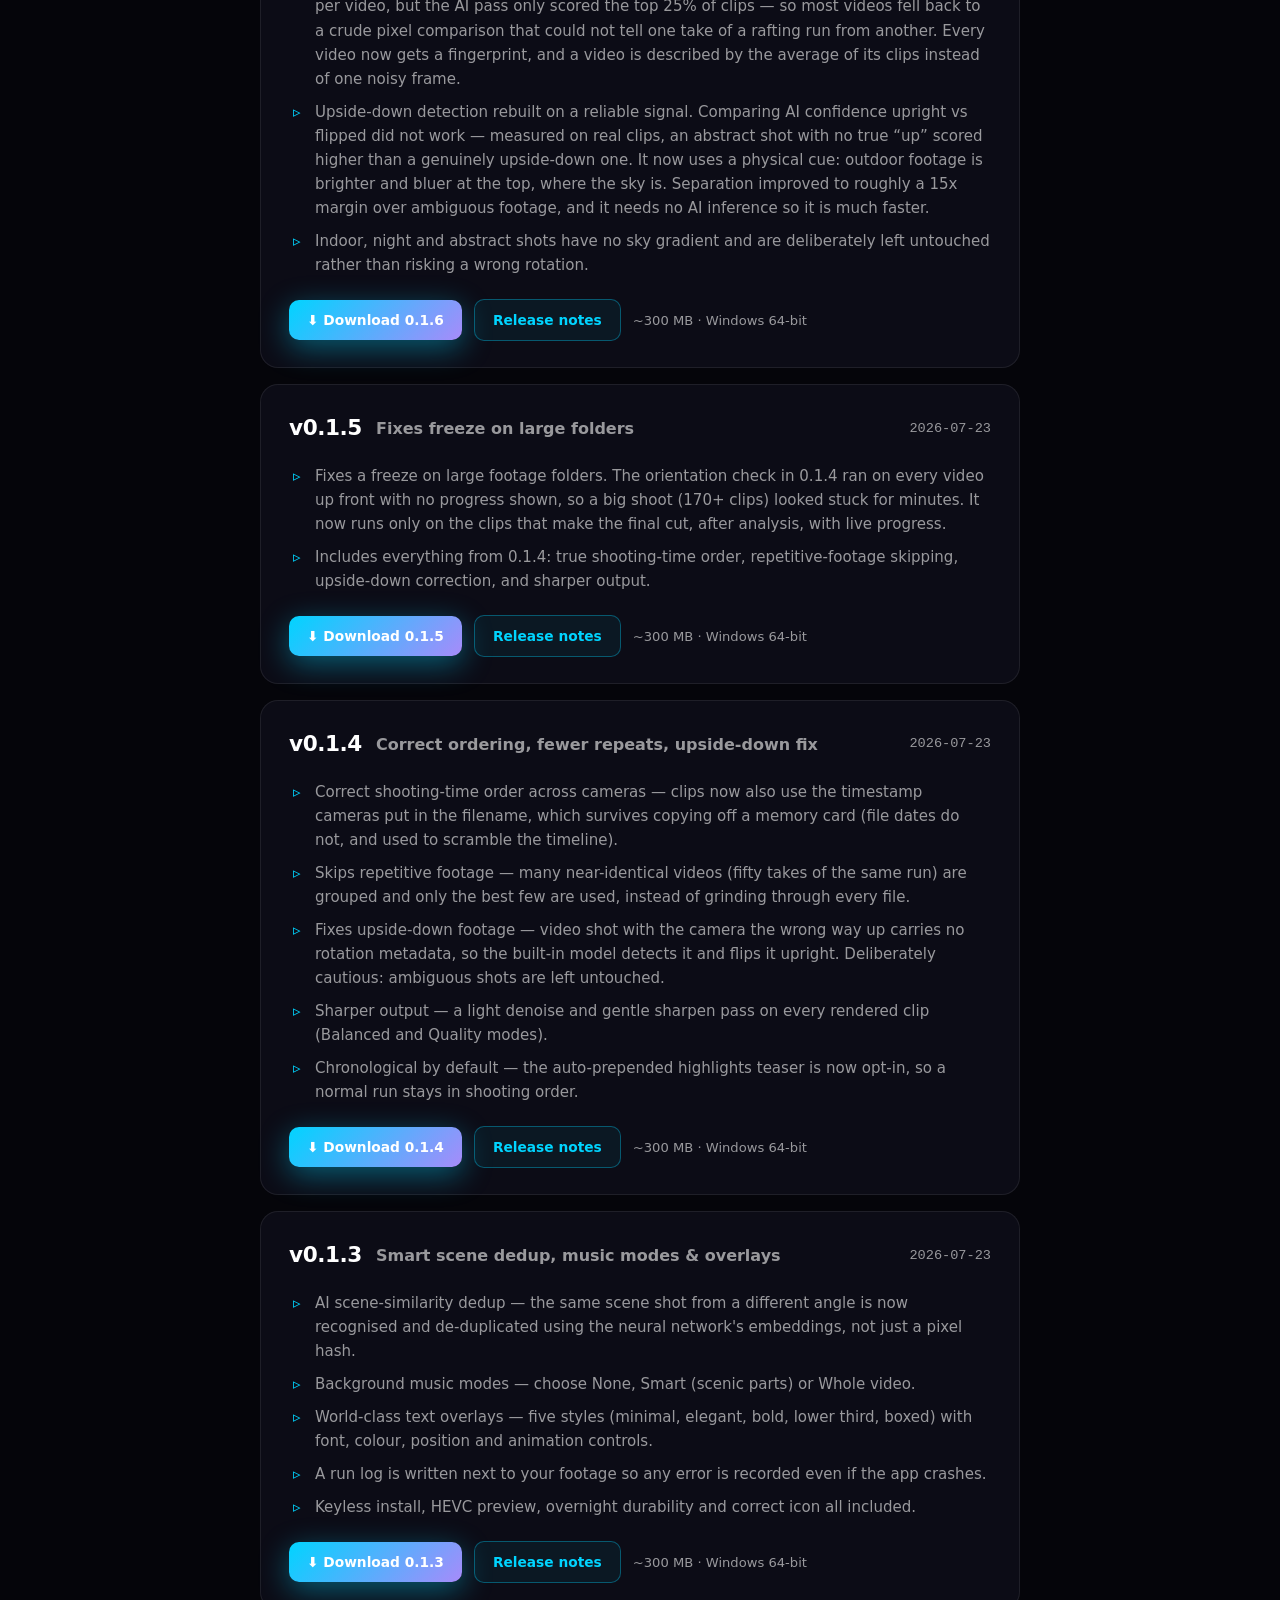
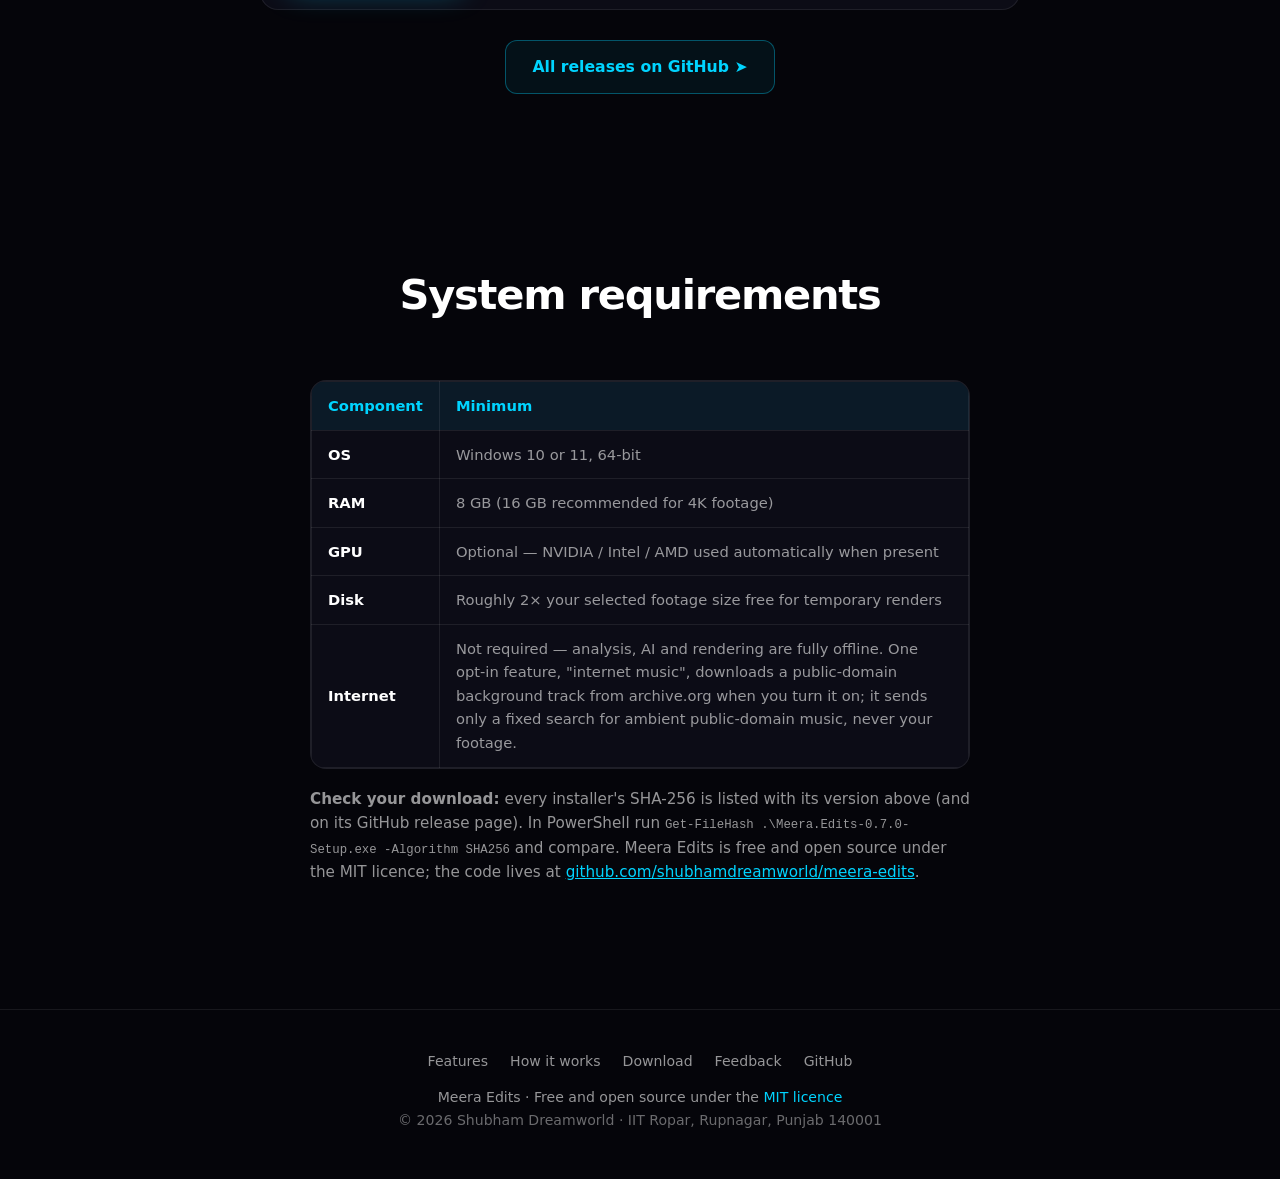
==== commit 6043406f: "Site: v0.7.0 highlights, installer SHA-256, MIT licence wording, internet-music privacy note - index" ====
--- a/site/download.html
+++ b/site/download.html
@@ -87,9 +87,14 @@
           <tr><td><b>RAM</b></td><td>8 GB (16 GB recommended for 4K footage)</td></tr>
           <tr><td><b>GPU</b></td><td>Optional — NVIDIA / Intel / AMD used automatically when present</td></tr>
           <tr><td><b>Disk</b></td><td>Roughly 2&times; your selected footage size free for temporary renders</td></tr>
-          <tr><td><b>Internet</b></td><td>Not required — analysis, AI and rendering are fully offline</td></tr>
+          <tr><td><b>Internet</b></td><td>Not required — analysis, AI and rendering are fully offline. One opt-in feature, "internet music", downloads a public-domain background track from archive.org when you turn it on; it sends only a fixed search for ambient public-domain music, never your footage.</td></tr>
         </table>
       </div>
+      <p class="reveal" style="max-width:660px; margin:18px auto 0; color:var(--muted); font-size:0.95em;" id="verify-note">
+        <b>Check your download:</b> every installer's SHA-256 is listed with its version above (and on its GitHub release page). In PowerShell run
+        <code>Get-FileHash .\Meera.Edits-0.7.0-Setup.exe -Algorithm SHA256</code> and compare. Meera Edits is free and open source under the MIT licence; the code lives at
+        <a href="https://github.com/shubhamdreamworld/meera-edits" target="_blank" rel="noopener" style="color:var(--accent);">github.com/shubhamdreamworld/meera-edits</a>.
+      </p>
     </div>
   </section>
 </main>
@@ -103,7 +108,7 @@
       <a href="feedback.html">Feedback</a>
       <a href="https://github.com/shubhamdreamworld/meera-edits-app" target="_blank" rel="noopener">GitHub</a>
     </div>
-    Meera Edits &middot; Free for personal and creator use<br>
+    Meera Edits &middot; Free and open source under the <a href="https://github.com/shubhamdreamworld/meera-edits/blob/main/LICENSE" target="_blank" rel="noopener">MIT licence</a><br>
     <span style="opacity:0.7;">&copy; 2026 Shubham Dreamworld &middot; IIT Ropar, Rupnagar, Punjab 140001</span>
   </div>
 </footer>
@@ -136,7 +141,8 @@
           '<div class="cta" style="margin-top:30px;">' +
             '<a class="btn primary big" href="' + esc(latest.asset) + '">&#11015; Download Meera Edits ' + esc(latest.version) + '</a>' +
           '</div>' +
-          '<div class="cta-note">Served directly from <a href="' + esc(latest.release) + '" target="_blank" rel="noopener" style="color:var(--accent);">GitHub Releases</a>.</div>';
+          '<div class="cta-note">Served directly from <a href="' + esc(latest.release) + '" target="_blank" rel="noopener" style="color:var(--accent);">GitHub Releases</a>.</div>' +
+          (latest.sha256 ? '<div class="cta-note" style="margin-top:8px; word-break:break-all;">SHA-256 <code>' + esc(latest.sha256) + '</code></div>' : '');
 
         // Full history
         document.getElementById('history').innerHTML = rels.map((r) =>
@@ -153,6 +159,7 @@
               '<a class="btn ghost small" href="' + esc(r.release) + '" target="_blank" rel="noopener">Release notes</a>' +
               '<span class="rel-meta">' + esc(r.size || '') + ' &middot; Windows 64-bit</span>' +
             '</div>' +
+            (r.sha256 ? '<div class="rel-meta" style="margin-top:6px; word-break:break-all; font-size:0.85em;">SHA-256 <code>' + esc(r.sha256) + '</code></div>' : '') +
           '</div>'
         ).join('');
       })
--- a/site/assets/style.css
+++ b/site/assets/style.css
@@ -213,3 +213,48 @@
   .cards-3, .cards-2, .steps, .stats, .contact { grid-template-columns:1fr; }
   .formwrap { padding:26px 20px; }
 }
+
+/* ============ Enhanced UI components (v0.1.3 refresh) ============ */
+
+/* NEW badge */
+.badge-new { display:inline-block; font-size:0.6rem; font-weight:800; letter-spacing:0.1em; text-transform:uppercase; color:#04121a; background:linear-gradient(135deg,var(--accent),var(--good)); border-radius:99px; padding:3px 9px; margin-left:8px; vertical-align:middle; box-shadow:0 0 14px rgba(0,255,136,0.35); }
+
+/* Hero feature chips */
+.chips { display:flex; flex-wrap:wrap; gap:10px; justify-content:center; margin-top:26px; }
+.chip { display:inline-flex; align-items:center; gap:8px; font-size:0.82rem; font-weight:600; color:var(--soft); border:1px solid var(--line); background:rgba(255,255,255,0.04); border-radius:99px; padding:8px 16px; transition:transform .2s cubic-bezier(.34,1.4,.64,1), border-color .2s, color .2s, background .2s; }
+.chip:hover { transform:translateY(-2px); border-color:rgba(0,212,255,0.45); color:var(--accent); background:rgba(0,212,255,0.08); }
+.chip .cd { width:6px; height:6px; border-radius:50%; background:linear-gradient(135deg,var(--accent),var(--accent-2)); box-shadow:0 0 8px var(--accent); }
+
+/* Card top-accent on hover + featured variant */
+.card { position:relative; overflow:hidden; }
+.card::before { content:''; position:absolute; top:0; left:0; right:0; height:2px; background:linear-gradient(90deg,transparent,var(--accent),var(--accent-2),transparent); opacity:0; transition:opacity .3s ease; }
+.card:hover::before { opacity:1; }
+.card.featured { border-color:rgba(0,212,255,0.32); background:linear-gradient(165deg,rgba(0,212,255,0.07),rgba(15,15,25,0.9)); }
+.card .ic { transition:transform .25s cubic-bezier(.34,1.4,.64,1), box-shadow .25s; }
+.card:hover .ic { transform:scale(1.08) rotate(-4deg); box-shadow:0 0 22px rgba(0,212,255,0.25); }
+
+/* Feature category divider */
+.feat-cat { grid-column:1/-1; font-size:0.76rem; font-weight:800; letter-spacing:0.18em; text-transform:uppercase; color:var(--accent); margin:34px 0 2px; display:flex; align-items:center; gap:14px; }
+.feat-cat:first-child { margin-top:0; }
+.feat-cat::after { content:''; flex:1; height:1px; background:linear-gradient(90deg,rgba(0,212,255,0.35),transparent); }
+
+/* What's-new spotlight band */
+.whatsnew { border:1px solid rgba(0,212,255,0.22); border-radius:24px; background:linear-gradient(160deg,rgba(0,212,255,0.07),rgba(167,139,250,0.05)); padding:44px 34px; box-shadow:0 24px 70px rgba(0,0,0,0.3); }
+.wn-tag { display:inline-flex; align-items:center; gap:9px; font-size:0.76rem; font-weight:800; letter-spacing:0.16em; text-transform:uppercase; color:var(--good); }
+.wn-tag .cd { width:8px; height:8px; border-radius:50%; background:var(--good); animation:pulse 1.8s infinite; }
+.wn-head { text-align:center; margin-bottom:34px; }
+.wn-head h2 { font-size:clamp(1.6rem,3.4vw,2.4rem); font-weight:900; letter-spacing:-0.03em; margin-top:12px; }
+
+/* Spotlight rows */
+.spot { display:grid; grid-template-columns:64px 1fr; gap:20px; align-items:start; border:1px solid var(--line); border-radius:16px; background:rgba(255,255,255,0.03); padding:22px 24px; transition:transform .25s, border-color .25s, box-shadow .25s; }
+.spot:hover { transform:translateY(-3px); border-color:rgba(0,212,255,0.35); box-shadow:0 14px 34px rgba(0,0,0,0.32); }
+.spot .spot-ic { width:64px; height:64px; border-radius:16px; display:grid; place-items:center; font-size:1.7rem; background:linear-gradient(135deg,rgba(0,212,255,0.16),rgba(167,139,250,0.14)); border:1px solid rgba(0,212,255,0.28); }
+.spot h3 { font-size:1.1rem; font-weight:800; letter-spacing:-0.01em; }
+.spot p { color:var(--muted); font-size:0.94rem; margin-top:6px; }
+.spot-grid { display:grid; gap:14px; margin-top:26px; }
+
+@media (max-width:760px) {
+  .whatsnew { padding:30px 20px; }
+  .spot { grid-template-columns:52px 1fr; gap:16px; padding:18px; }
+  .spot .spot-ic { width:52px; height:52px; font-size:1.4rem; }
+}
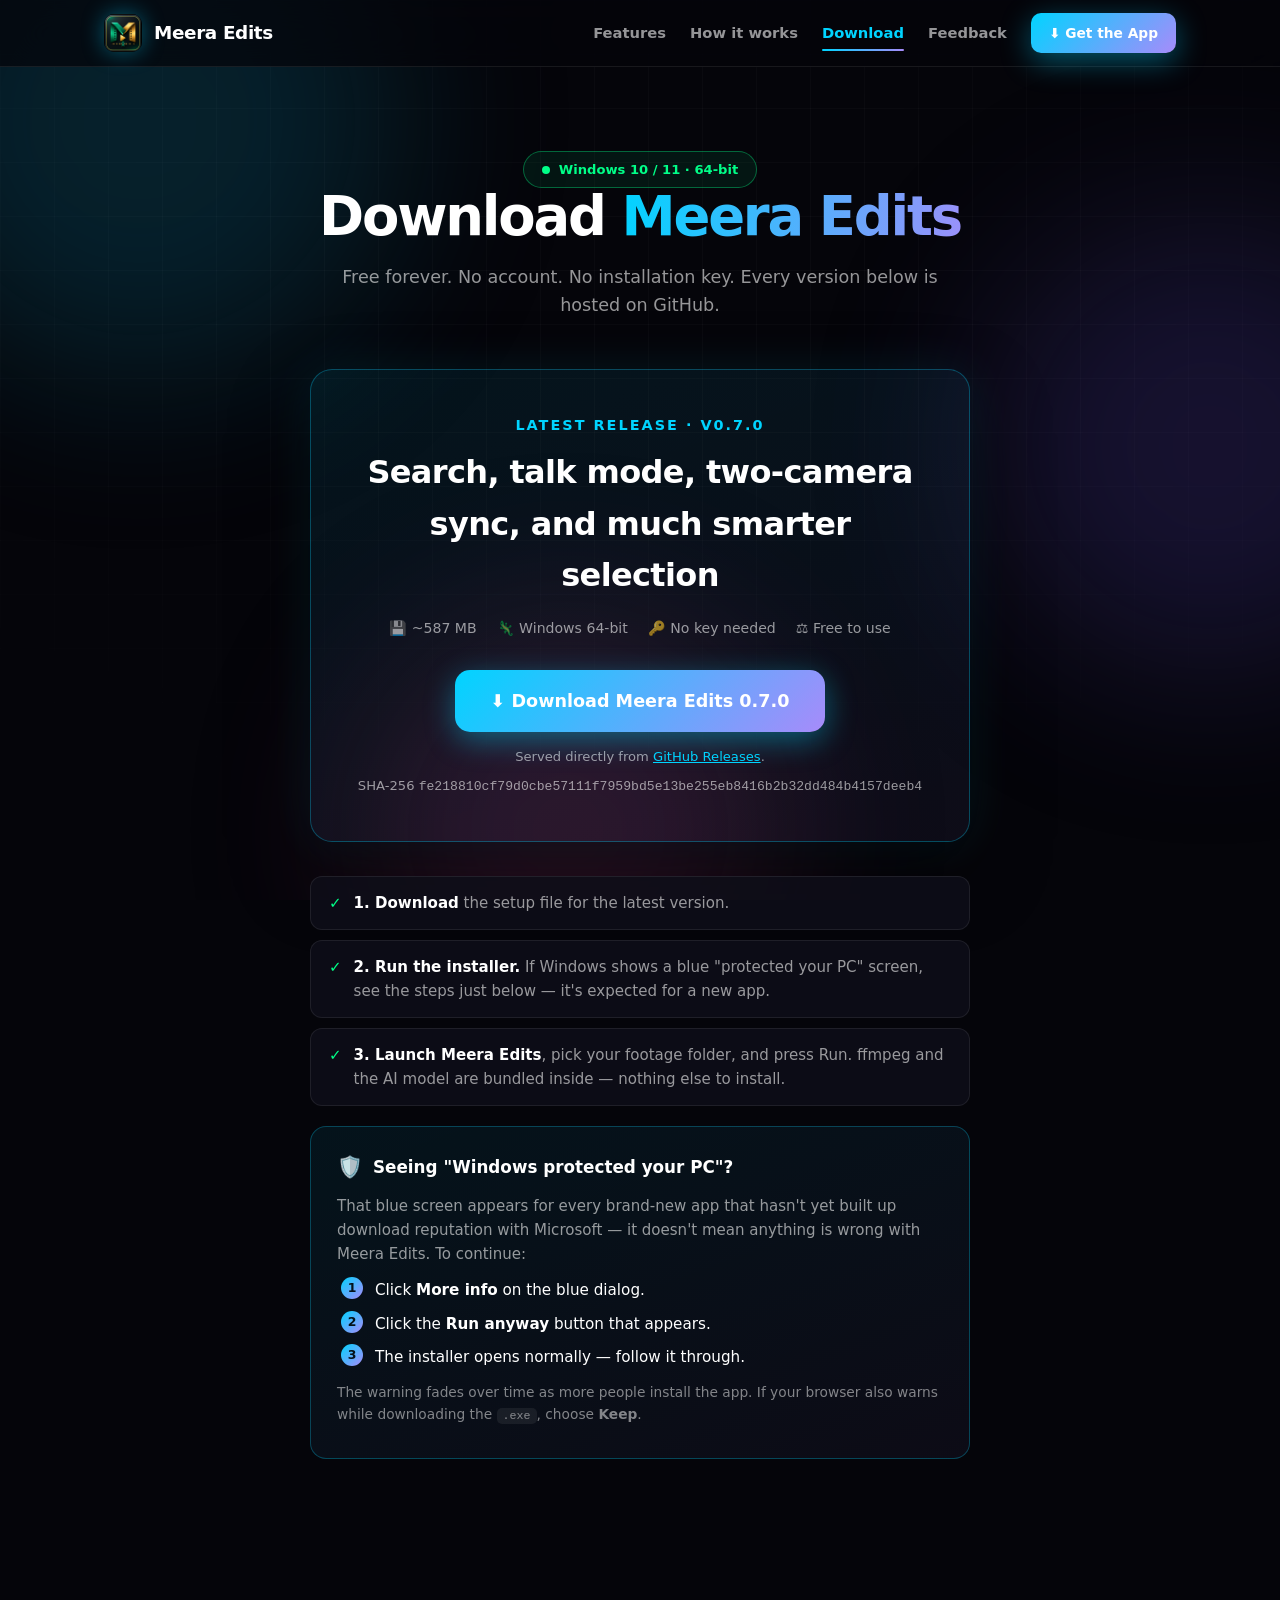
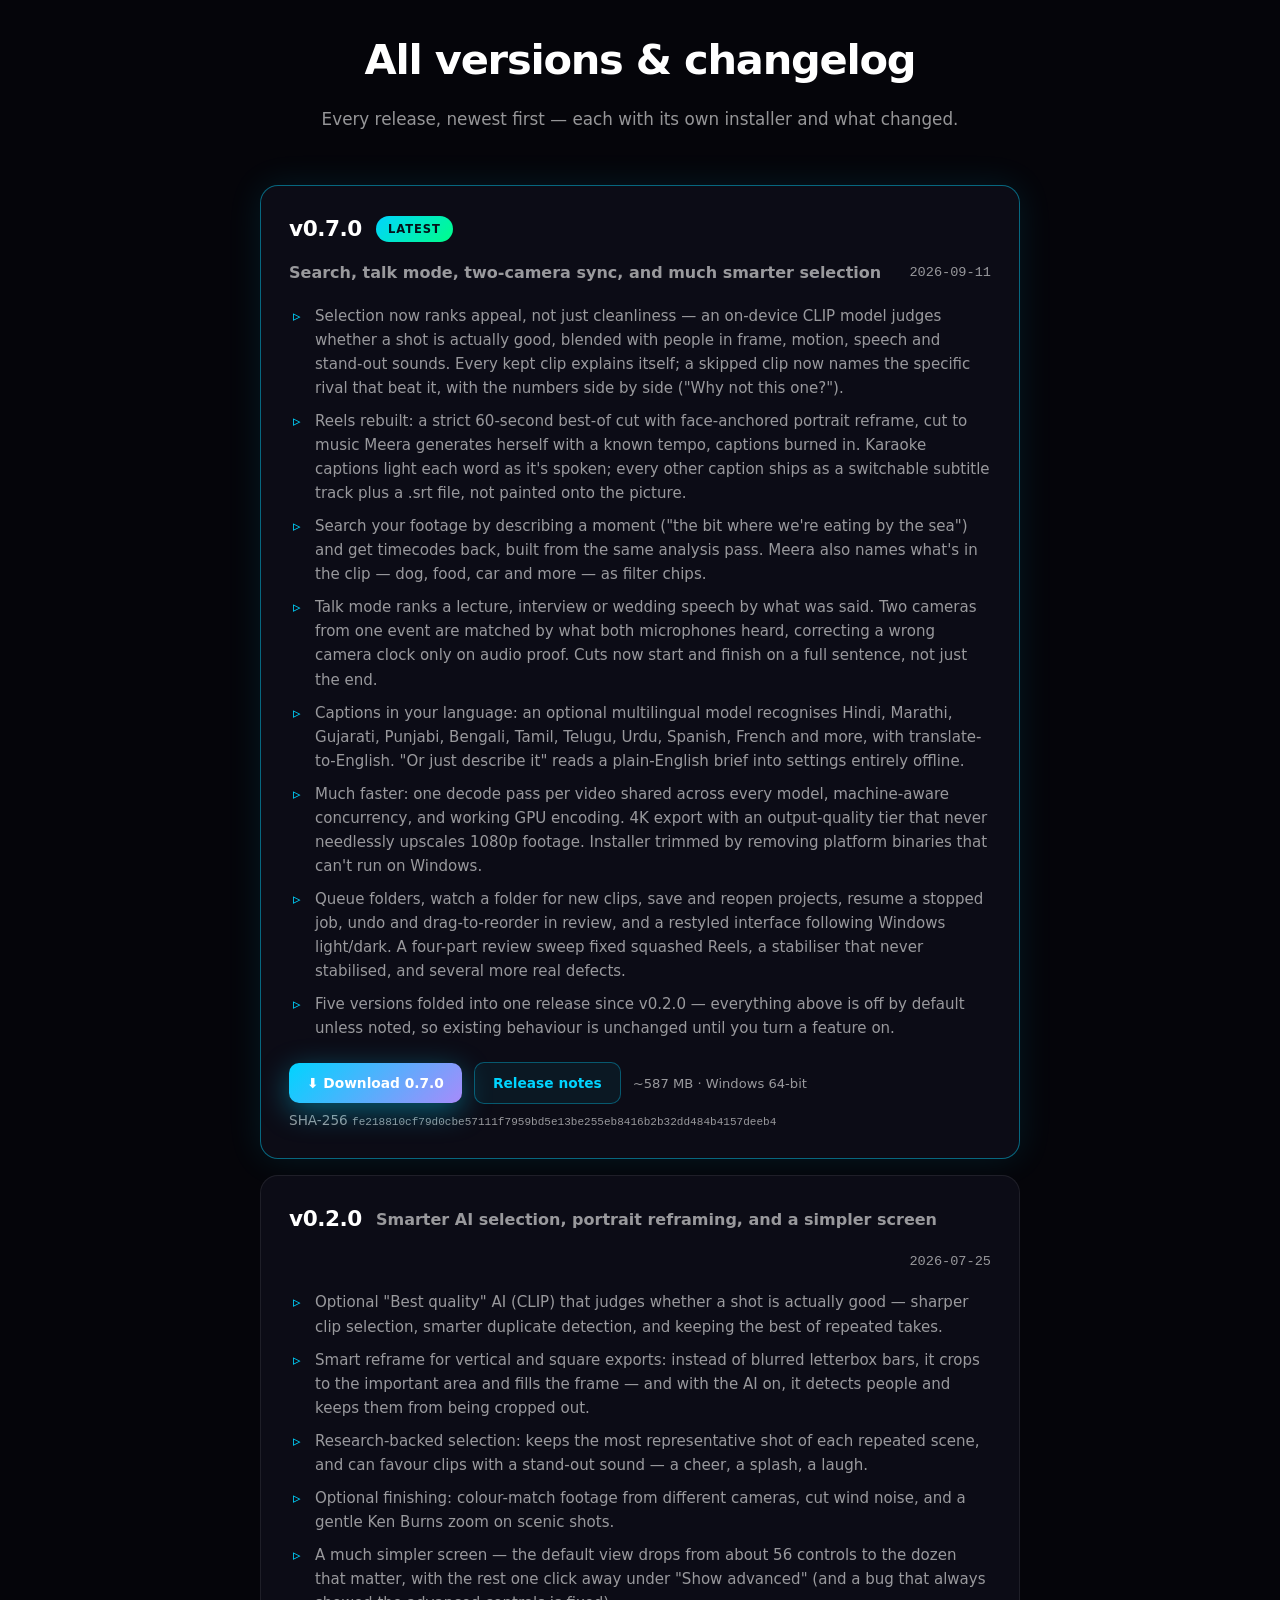
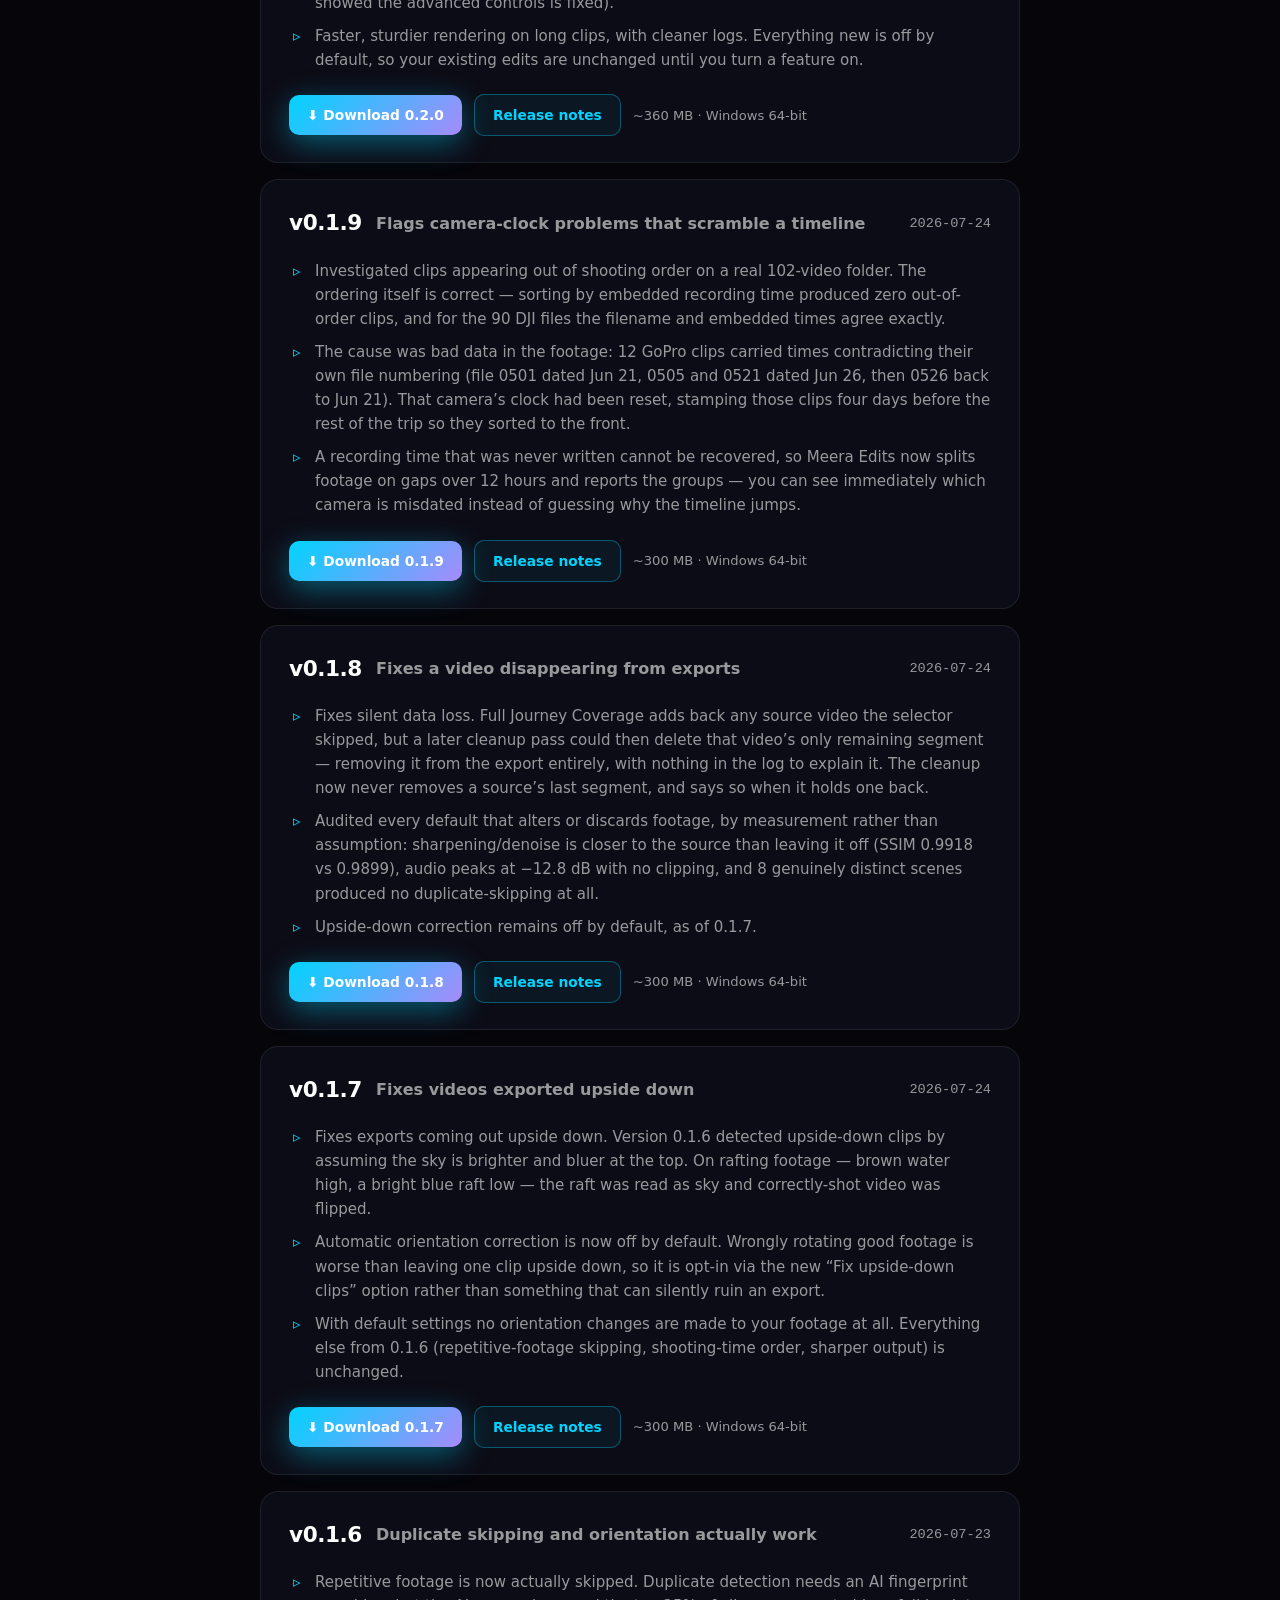
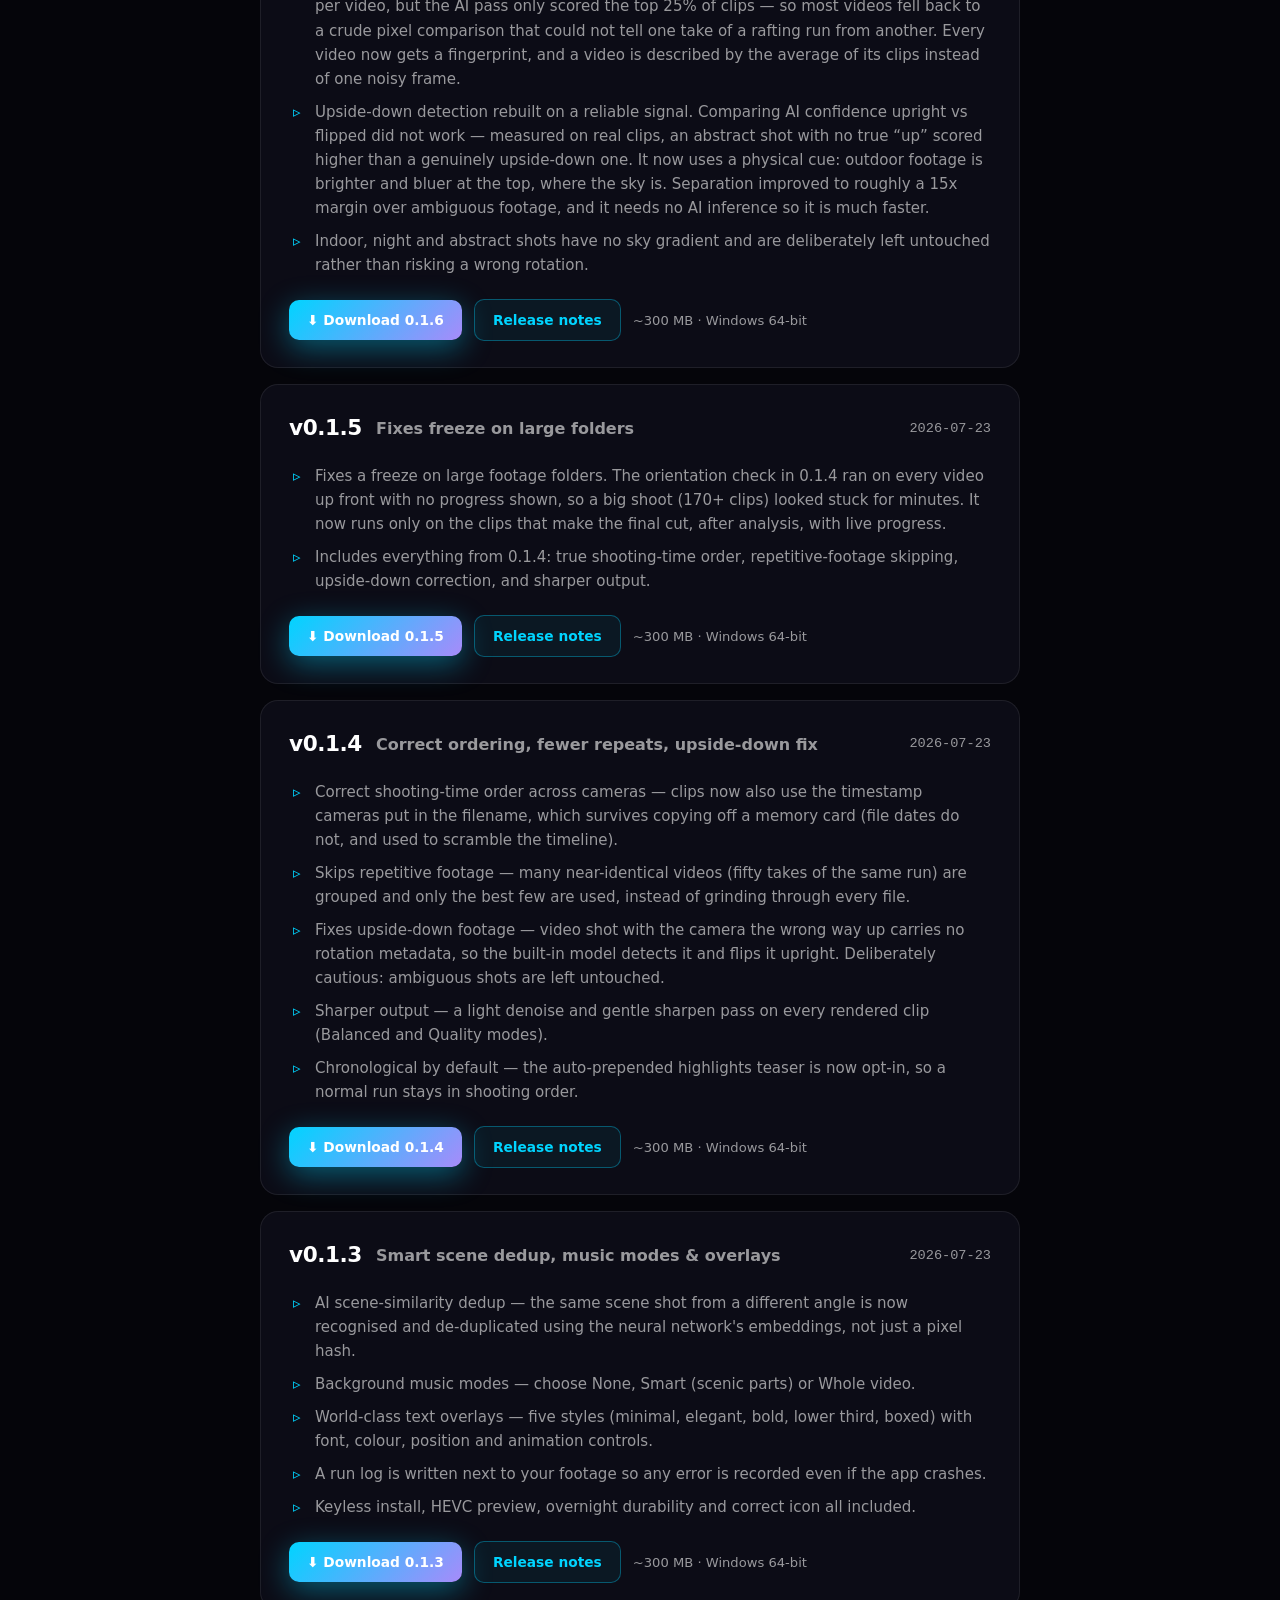
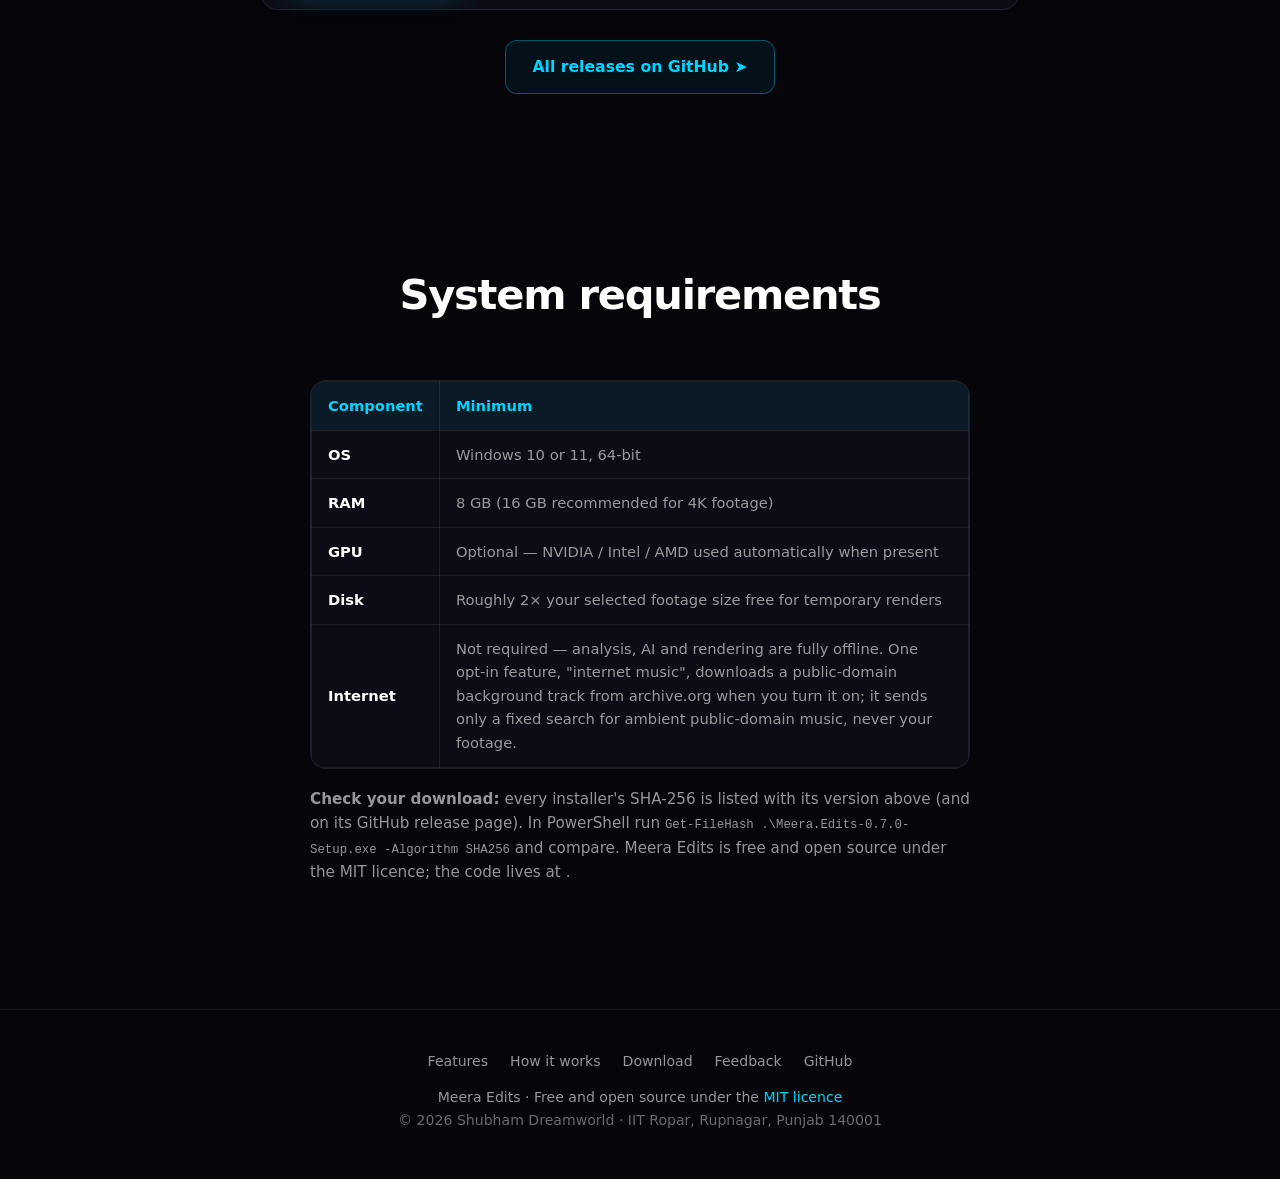
==== commit da0d751a: "Site: MIT stated without linking the private source repo Co-Authored-By: Claude Fable 5.1 <noreply@a" ====
--- a/site/download.html
+++ b/site/download.html
@@ -93,7 +93,7 @@
       <p class="reveal" style="max-width:660px; margin:18px auto 0; color:var(--muted); font-size:0.95em;" id="verify-note">
         <b>Check your download:</b> every installer's SHA-256 is listed with its version above (and on its GitHub release page). In PowerShell run
         <code>Get-FileHash .\Meera.Edits-0.7.0-Setup.exe -Algorithm SHA256</code> and compare. Meera Edits is free and open source under the MIT licence; the code lives at
-        <a href="https://github.com/shubhamdreamworld/meera-edits" target="_blank" rel="noopener" style="color:var(--accent);">github.com/shubhamdreamworld/meera-edits</a>.
+        .
       </p>
     </div>
   </section>
@@ -108,7 +108,7 @@
       <a href="feedback.html">Feedback</a>
       <a href="https://github.com/shubhamdreamworld/meera-edits-app" target="_blank" rel="noopener">GitHub</a>
     </div>
-    Meera Edits &middot; Free and open source under the <a href="https://github.com/shubhamdreamworld/meera-edits/blob/main/LICENSE" target="_blank" rel="noopener">MIT licence</a><br>
+    Meera Edits &middot; Free and open source under the <a href="https://github.com/shubhamdreamworld/meera-edits-app/blob/main/LICENSE" target="_blank" rel="noopener">MIT licence</a><br>
     <span style="opacity:0.7;">&copy; 2026 Shubham Dreamworld &middot; IIT Ropar, Rupnagar, Punjab 140001</span>
   </div>
 </footer>
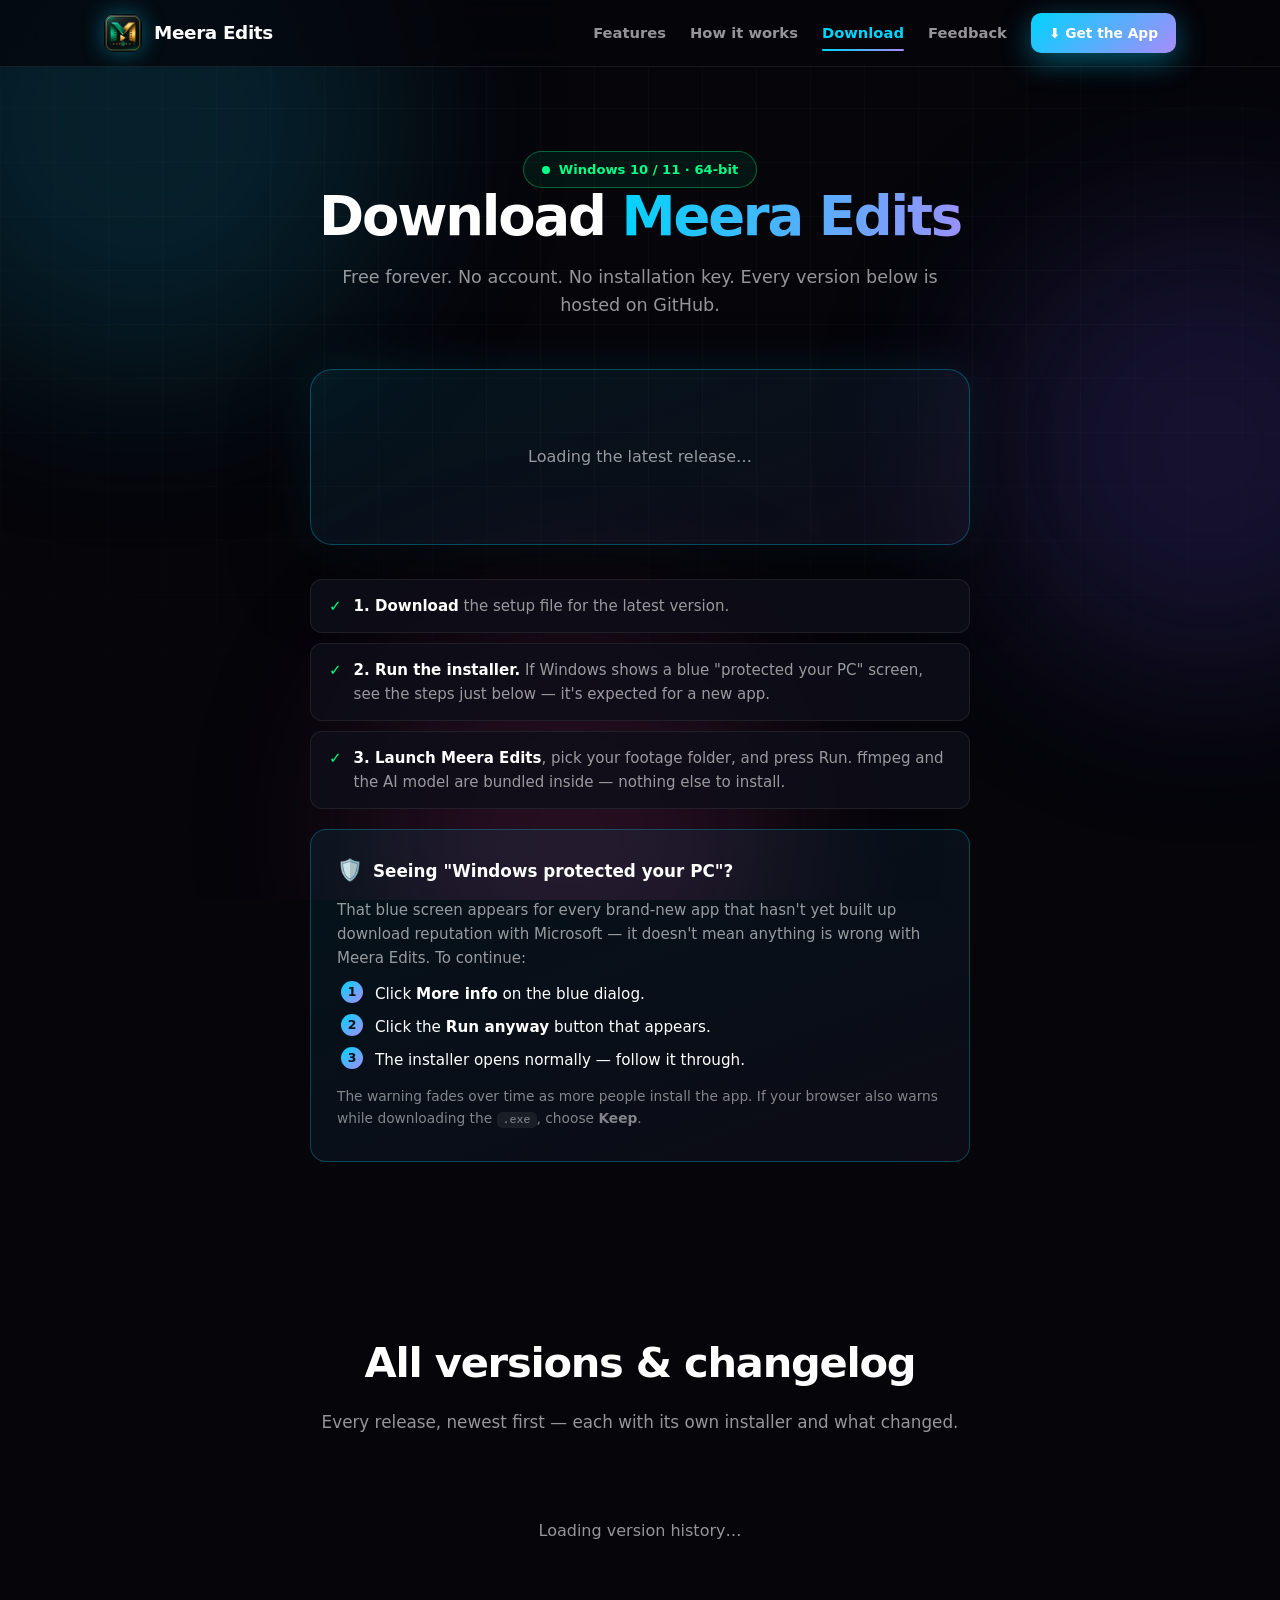
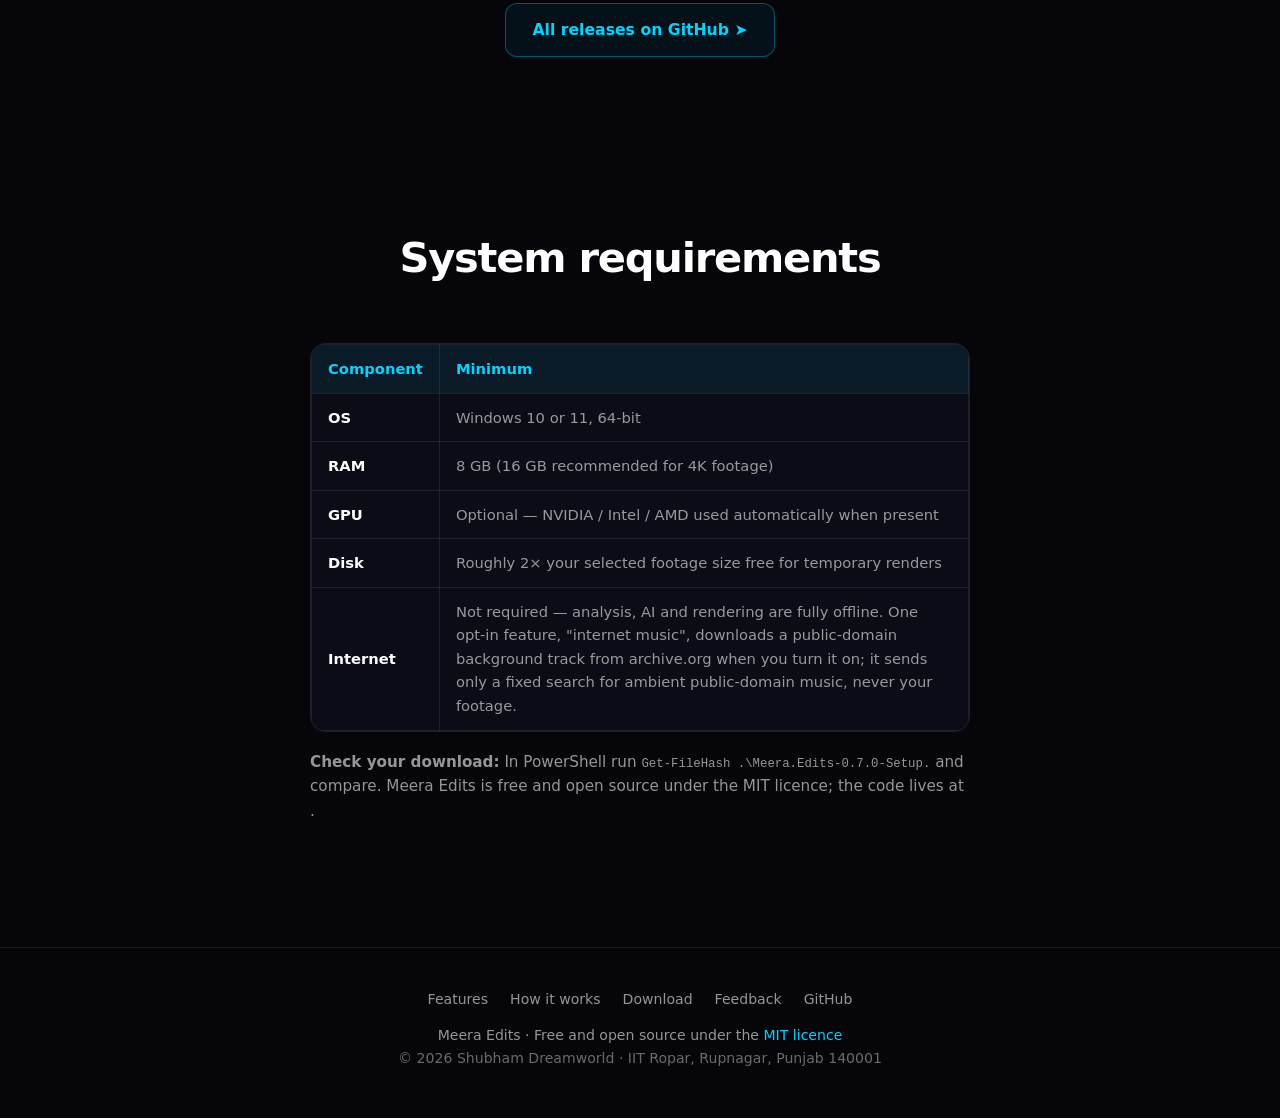
==== commit 095e57e6: "Site: no checksums shown; contact email updated Co-Authored-By: Claude Fable 5.1 <noreply@anthropic." ====
--- a/site/download.html
+++ b/site/download.html
@@ -91,8 +91,8 @@
         </table>
       </div>
       <p class="reveal" style="max-width:660px; margin:18px auto 0; color:var(--muted); font-size:0.95em;" id="verify-note">
-        <b>Check your download:</b> every installer's SHA-256 is listed with its version above (and on its GitHub release page). In PowerShell run
-        <code>Get-FileHash .\Meera.Edits-0.7.0-Setup.exe -Algorithm SHA256</code> and compare. Meera Edits is free and open source under the MIT licence; the code lives at
+        <b>Check your download:</b> In PowerShell run
+        <code>Get-FileHash .\Meera.Edits-0.7.0-Setup.</code> and compare. Meera Edits is free and open source under the MIT licence; the code lives at
         .
       </p>
     </div>
@@ -142,7 +142,7 @@
             '<a class="btn primary big" href="' + esc(latest.asset) + '">&#11015; Download Meera Edits ' + esc(latest.version) + '</a>' +
           '</div>' +
           '<div class="cta-note">Served directly from <a href="' + esc(latest.release) + '" target="_blank" rel="noopener" style="color:var(--accent);">GitHub Releases</a>.</div>' +
-          (latest.sha256 ? '<div class="cta-note" style="margin-top:8px; word-break:break-all;">SHA-256 <code>' + esc(latest.sha256) + '</code></div>' : '');
+          (latest.<div class="cta-note" style="margin-top:8px; word-break:break-all;"><code>' + esc(latest.</code></div>' : '');
 
         // Full history
         document.getElementById('history').innerHTML = rels.map((r) =>
@@ -159,7 +159,7 @@
               '<a class="btn ghost small" href="' + esc(r.release) + '" target="_blank" rel="noopener">Release notes</a>' +
               '<span class="rel-meta">' + esc(r.size || '') + ' &middot; Windows 64-bit</span>' +
             '</div>' +
-            (r.sha256 ? '<div class="rel-meta" style="margin-top:6px; word-break:break-all; font-size:0.85em;">SHA-256 <code>' + esc(r.sha256) + '</code></div>' : '') +
+            (r.<div class="rel-meta" style="margin-top:6px; word-break:break-all; font-size:0.85em;"><code>' + esc(r.</code></div>' : '') +
           '</div>'
         ).join('');
       })
